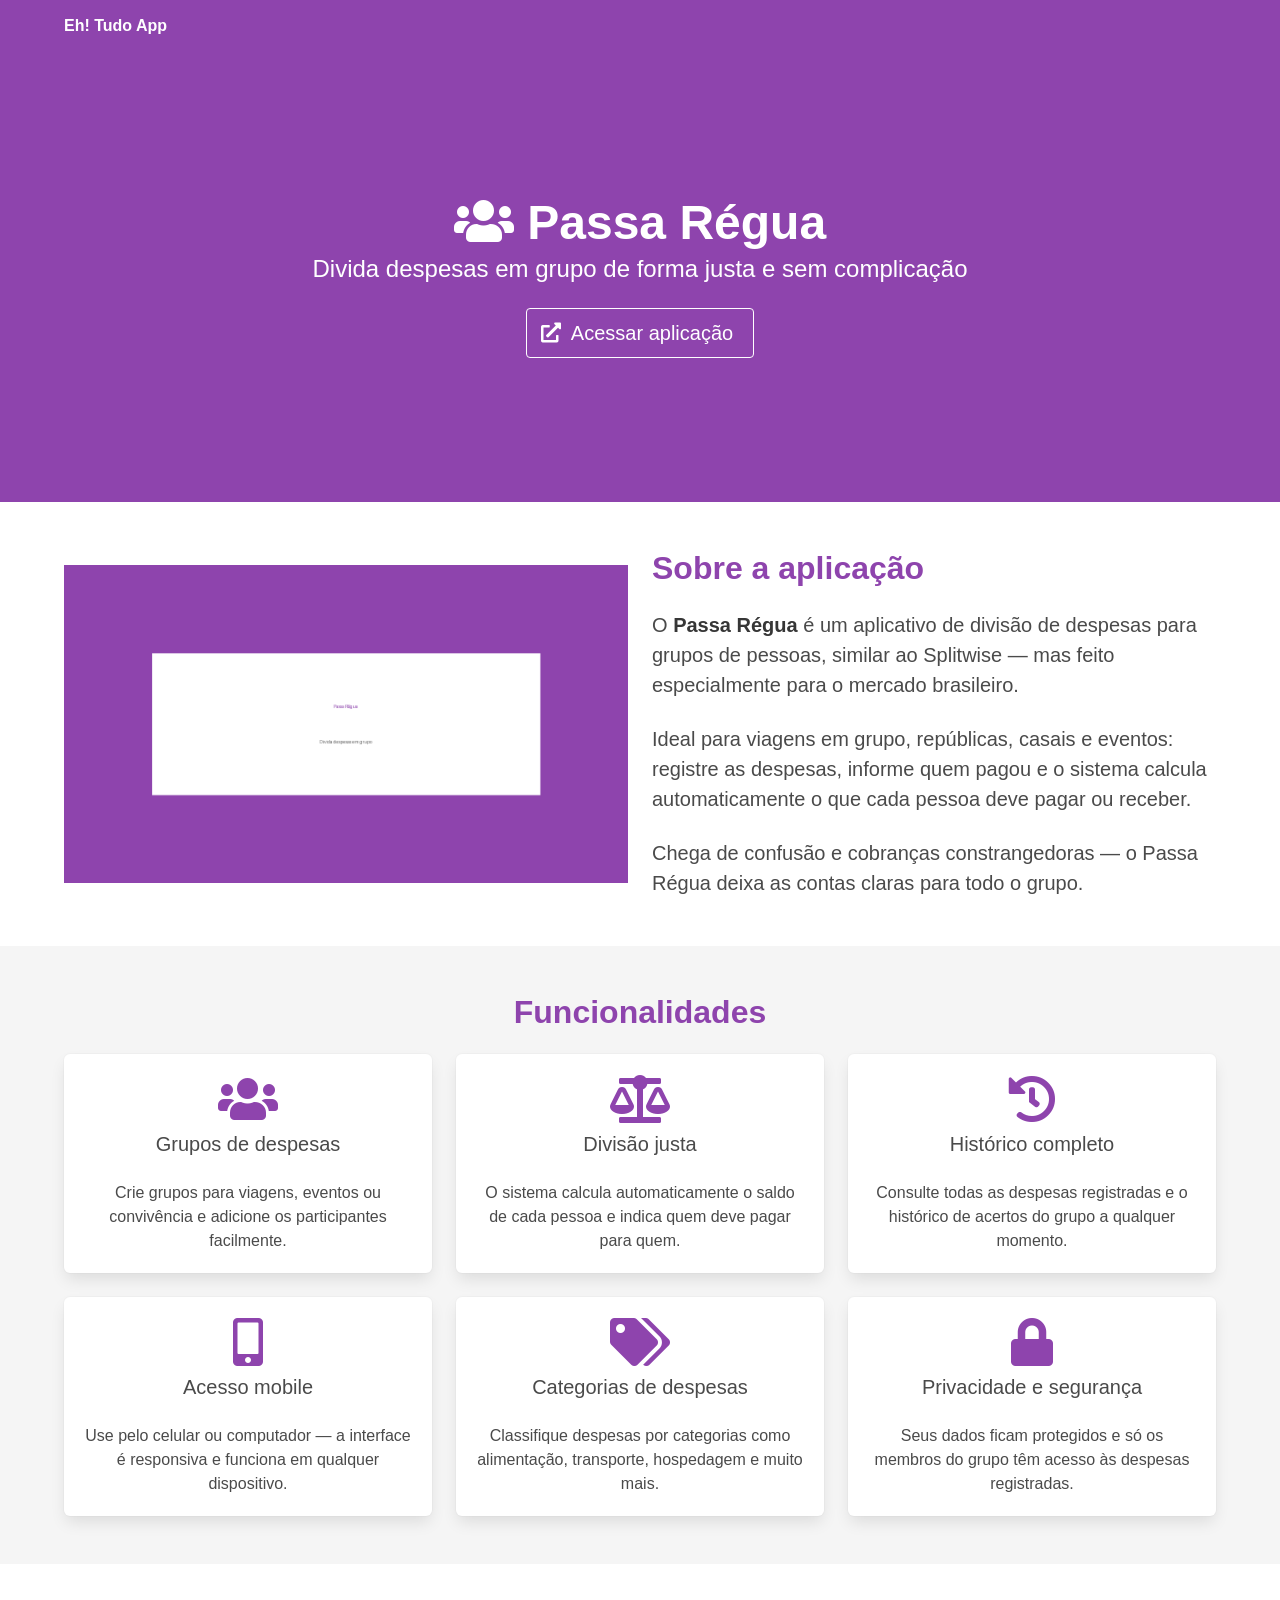
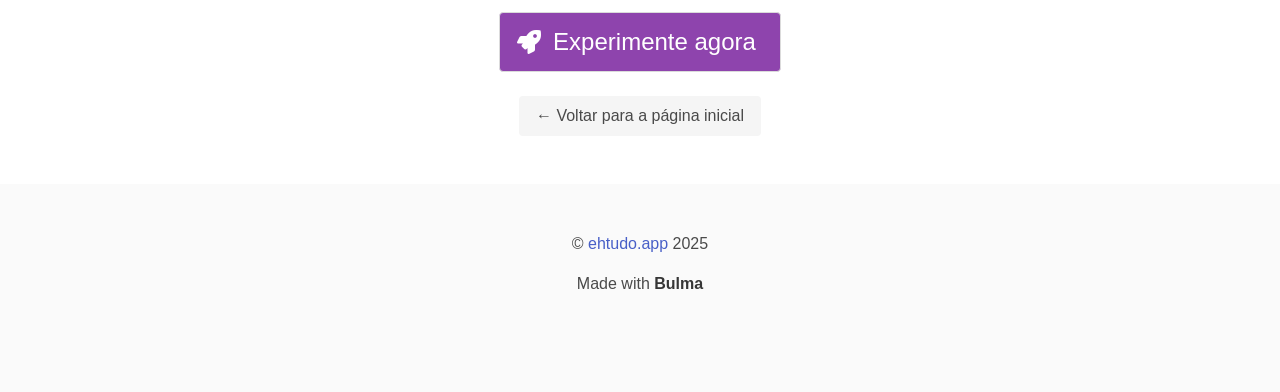
==== www/passaregua.html @ f51b0bd9 "Add Nossas Aplicações section with 4 app pages and screenshots Co-authored-by: edsonlcandido <386744" ====
<!DOCTYPE html>
<html lang="pt-BR">
    <head>
        <meta charset="utf-8">
        <meta name="viewport" content="width=device-width, initial-scale=1, shrink-to-fit=no">
        <meta name="description" content="Passa Régua - Divisão de despesas para grupos">
        <title>Passa Régua — Eh! Tudo App</title>
        <link rel="stylesheet" href="https://cdnjs.cloudflare.com/ajax/libs/font-awesome/5.15.4/css/all.min.css">
        <link href="css/bulma.min.css" rel="stylesheet">
        <link href="css/style.css" rel="stylesheet">
    </head>
<body>
    <section class="hero is-purple is-medium" style="background-color: #8e44ad;">
        <div class="hero-head">
            <nav class="navbar" style="background-color: transparent;">
                <div class="container">
                    <div class="navbar-brand">
                        <a class="navbar-item has-text-white" href="index.html">
                            <strong>Eh! Tudo App</strong>
                        </a>
                    </div>
                </div>
            </nav>
        </div>
        <div class="hero-body">
            <div class="container has-text-centered">
                <p class="title is-1 has-text-white">
                    <i class="fas fa-users"></i> Passa Régua
                </p>
                <p class="subtitle is-4 has-text-white">
                    Divida despesas em grupo de forma justa e sem complicação
                </p>
                <a href="https://passaregua.ehtudo.app/" target="_blank" class="button is-white is-outlined is-medium">
                    <span class="icon"><i class="fas fa-external-link-alt"></i></span>
                    <span>Acessar aplicação</span>
                </a>
            </div>
        </div>
    </section>

    <section class="section">
        <div class="container">
            <div class="columns is-vcentered">
                <div class="column is-6">
                    <figure class="image">
                        <img src="img/screenshot-passaregua.png" alt="Screenshot do Passa Régua">
                    </figure>
                </div>
                <div class="column is-6">
                    <h2 class="title is-3" style="color: #8e44ad;">Sobre a aplicação</h2>
                    <p class="content is-medium">
                        O <strong>Passa Régua</strong> é um aplicativo de divisão de despesas para grupos de pessoas, similar ao Splitwise — mas feito especialmente para o mercado brasileiro.
                    </p>
                    <p class="content is-medium">
                        Ideal para viagens em grupo, repúblicas, casais e eventos: registre as despesas, informe quem pagou e o sistema calcula automaticamente o que cada pessoa deve pagar ou receber.
                    </p>
                    <p class="content is-medium">
                        Chega de confusão e cobranças constrangedoras — o Passa Régua deixa as contas claras para todo o grupo.
                    </p>
                </div>
            </div>
        </div>
    </section>

    <section class="section has-background-light">
        <div class="container">
            <h2 class="title is-3 has-text-centered" style="color: #8e44ad;">Funcionalidades</h2>
            <div class="columns is-multiline">
                <div class="column is-4">
                    <div class="box has-text-centered">
                        <p class="title is-1" style="color: #8e44ad;"><i class="fas fa-users"></i></p>
                        <p class="subtitle is-5">Grupos de despesas</p>
                        <p>Crie grupos para viagens, eventos ou convivência e adicione os participantes facilmente.</p>
                    </div>
                </div>
                <div class="column is-4">
                    <div class="box has-text-centered">
                        <p class="title is-1" style="color: #8e44ad;"><i class="fas fa-balance-scale"></i></p>
                        <p class="subtitle is-5">Divisão justa</p>
                        <p>O sistema calcula automaticamente o saldo de cada pessoa e indica quem deve pagar para quem.</p>
                    </div>
                </div>
                <div class="column is-4">
                    <div class="box has-text-centered">
                        <p class="title is-1" style="color: #8e44ad;"><i class="fas fa-history"></i></p>
                        <p class="subtitle is-5">Histórico completo</p>
                        <p>Consulte todas as despesas registradas e o histórico de acertos do grupo a qualquer momento.</p>
                    </div>
                </div>
                <div class="column is-4">
                    <div class="box has-text-centered">
                        <p class="title is-1" style="color: #8e44ad;"><i class="fas fa-mobile-alt"></i></p>
                        <p class="subtitle is-5">Acesso mobile</p>
                        <p>Use pelo celular ou computador — a interface é responsiva e funciona em qualquer dispositivo.</p>
                    </div>
                </div>
                <div class="column is-4">
                    <div class="box has-text-centered">
                        <p class="title is-1" style="color: #8e44ad;"><i class="fas fa-tags"></i></p>
                        <p class="subtitle is-5">Categorias de despesas</p>
                        <p>Classifique despesas por categorias como alimentação, transporte, hospedagem e muito mais.</p>
                    </div>
                </div>
                <div class="column is-4">
                    <div class="box has-text-centered">
                        <p class="title is-1" style="color: #8e44ad;"><i class="fas fa-lock"></i></p>
                        <p class="subtitle is-5">Privacidade e segurança</p>
                        <p>Seus dados ficam protegidos e só os membros do grupo têm acesso às despesas registradas.</p>
                    </div>
                </div>
            </div>
        </div>
    </section>

    <section class="section">
        <div class="container has-text-centered">
            <a href="https://passaregua.ehtudo.app/" target="_blank" class="button is-large has-text-white" style="background-color: #8e44ad;">
                <span class="icon"><i class="fas fa-rocket"></i></span>
                <span>Experimente agora</span>
            </a>
            <br><br>
            <a href="index.html" class="button is-light">← Voltar para a página inicial</a>
        </div>
    </section>

    <footer class="footer">
        <div class="content has-text-centered">
            <p>
                © <a href="http://ehtudo.app">ehtudo.app</a> 2025
            </p>
            <p>
                Made with <strong>Bulma</strong>
            </p>
        </div>
    </footer>
</body>
</html>
---- www/css/style.css ----
section.masthead {
    position: relative;
    background-color: #343a40;
    background: linear-gradient(rgba(0,0,0,0.3), rgba(0,0,0,0.3)), url(../img/bg-cover.jpg) no-repeat center center;
    background-size: cover;
}
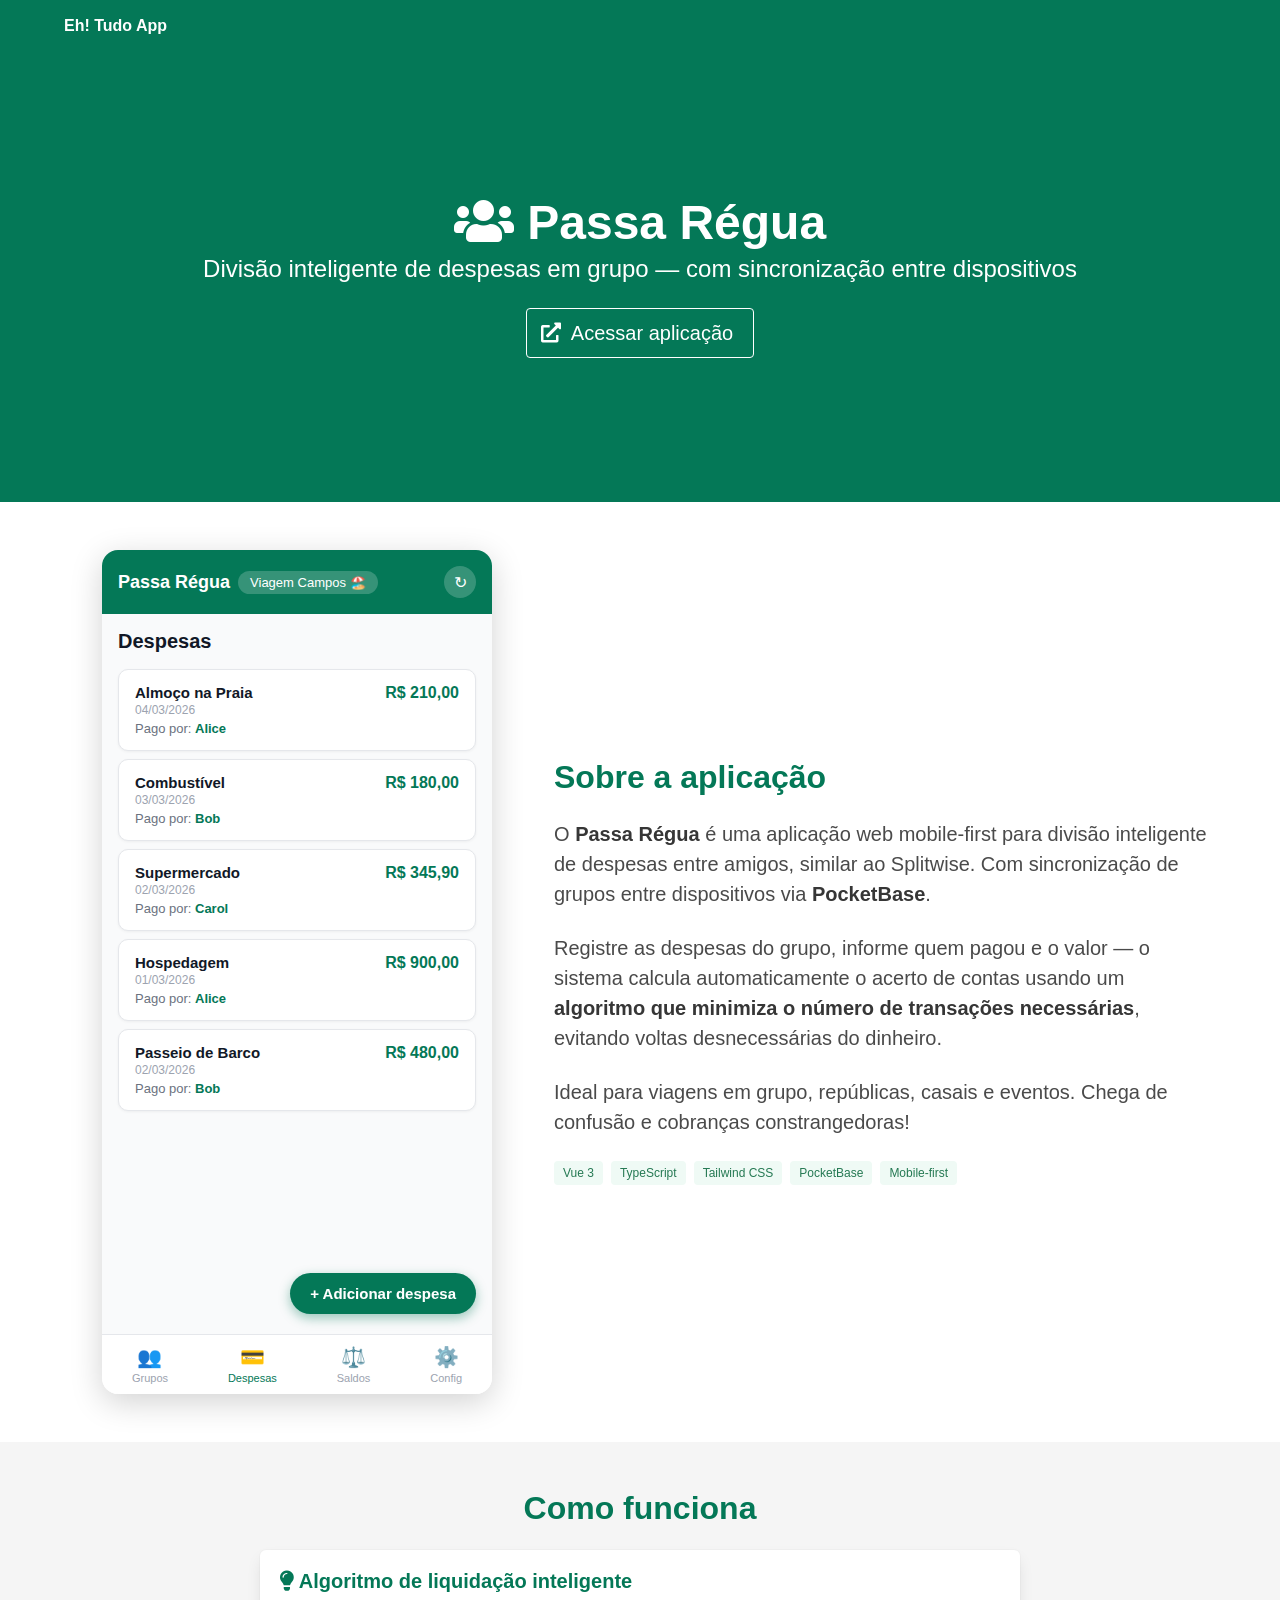
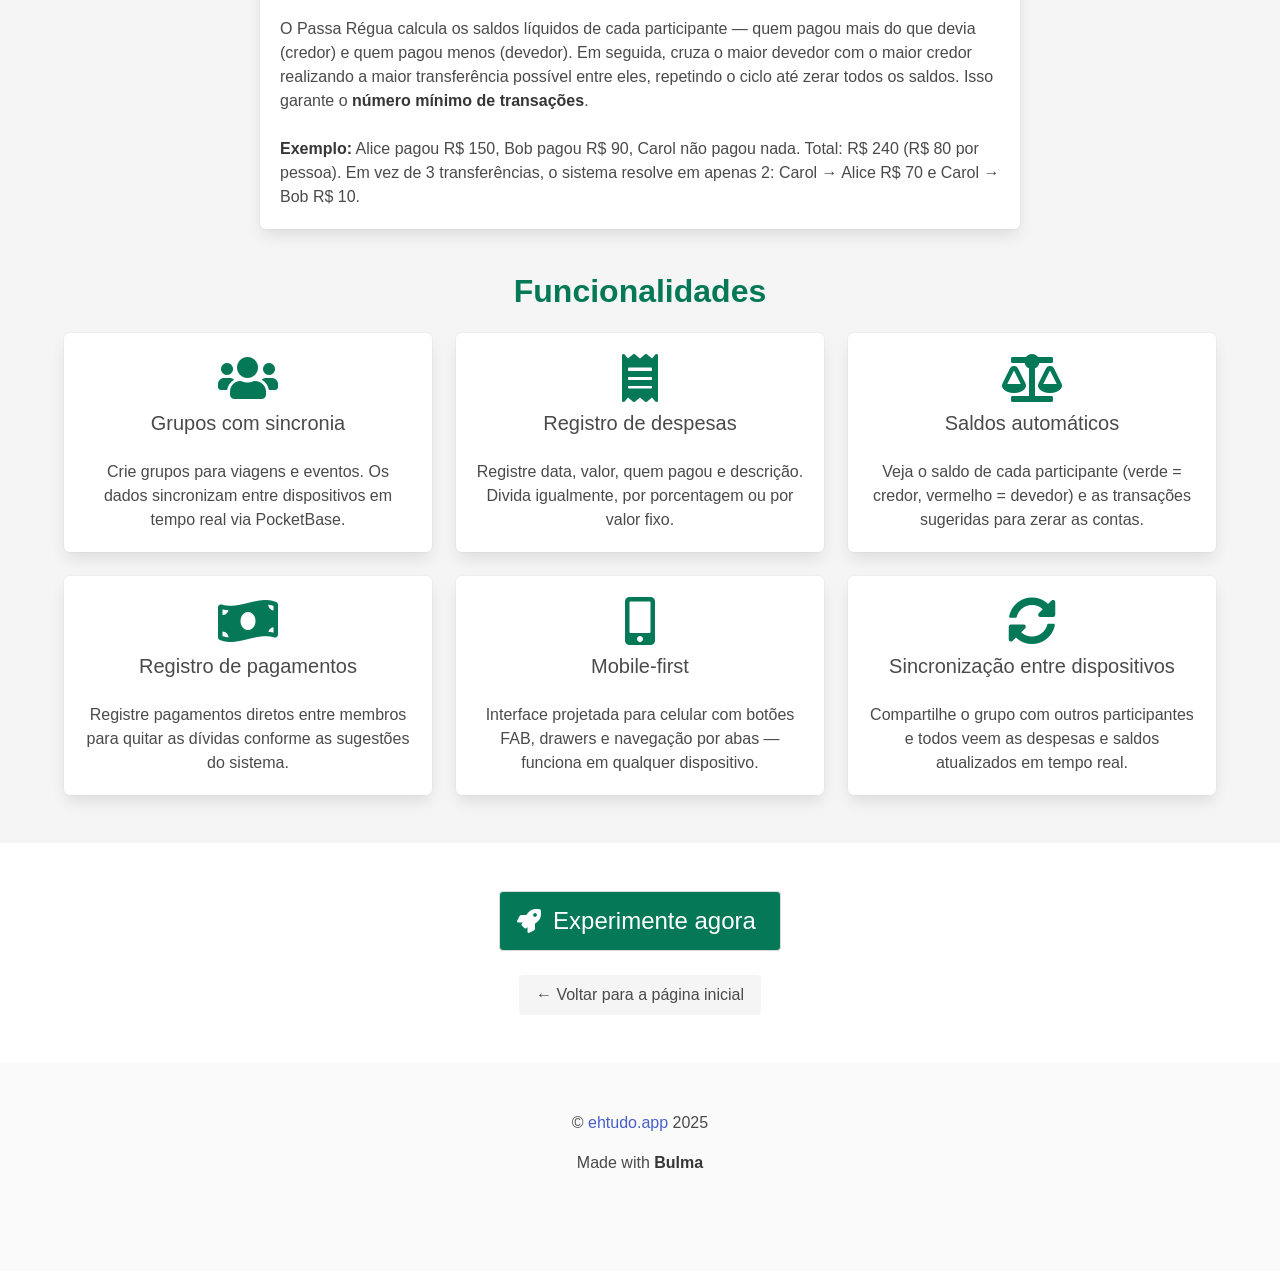
==== commit 75dd05a2: "Update screenshots and content with real app information from GitHub source Co-authored-by: edsonlca" ====
--- a/www/passaregua.html
+++ b/www/passaregua.html
@@ -3,14 +3,19 @@
     <head>
         <meta charset="utf-8">
         <meta name="viewport" content="width=device-width, initial-scale=1, shrink-to-fit=no">
-        <meta name="description" content="Passa Régua - Divisão de despesas para grupos">
+        <meta name="description" content="Passa Régua - Divisão inteligente de despesas em grupo, similar ao Splitwise">
         <title>Passa Régua — Eh! Tudo App</title>
         <link rel="stylesheet" href="https://cdnjs.cloudflare.com/ajax/libs/font-awesome/5.15.4/css/all.min.css">
         <link href="css/bulma.min.css" rel="stylesheet">
         <link href="css/style.css" rel="stylesheet">
+        <style>
+            .passaregua-color { color: #047857; }
+            .passaregua-bg { background-color: #047857; }
+            .hero-passaregua { background-color: #047857; }
+        </style>
     </head>
 <body>
-    <section class="hero is-purple is-medium" style="background-color: #8e44ad;">
+    <section class="hero is-medium hero-passaregua">
         <div class="hero-head">
             <nav class="navbar" style="background-color: transparent;">
                 <div class="container">
@@ -28,7 +33,7 @@
                     <i class="fas fa-users"></i> Passa Régua
                 </p>
                 <p class="subtitle is-4 has-text-white">
-                    Divida despesas em grupo de forma justa e sem complicação
+                    Divisão inteligente de despesas em grupo — com sincronização entre dispositivos
                 </p>
                 <a href="https://passaregua.ehtudo.app/" target="_blank" class="button is-white is-outlined is-medium">
                     <span class="icon"><i class="fas fa-external-link-alt"></i></span>
@@ -41,22 +46,29 @@
     <section class="section">
         <div class="container">
             <div class="columns is-vcentered">
-                <div class="column is-6">
-                    <figure class="image">
-                        <img src="img/screenshot-passaregua.png" alt="Screenshot do Passa Régua">
+                <div class="column is-5">
+                    <figure class="image" style="max-width:390px;margin:0 auto;">
+                        <img src="img/screenshot-passaregua.png" alt="Screenshot do Passa Régua" style="border-radius:16px;box-shadow:0 8px 32px rgba(0,0,0,0.18);">
                     </figure>
                 </div>
-                <div class="column is-6">
-                    <h2 class="title is-3" style="color: #8e44ad;">Sobre a aplicação</h2>
+                <div class="column is-7">
+                    <h2 class="title is-3 passaregua-color">Sobre a aplicação</h2>
                     <p class="content is-medium">
-                        O <strong>Passa Régua</strong> é um aplicativo de divisão de despesas para grupos de pessoas, similar ao Splitwise — mas feito especialmente para o mercado brasileiro.
+                        O <strong>Passa Régua</strong> é uma aplicação web mobile-first para divisão inteligente de despesas entre amigos, similar ao Splitwise. Com sincronização de grupos entre dispositivos via <strong>PocketBase</strong>.
                     </p>
                     <p class="content is-medium">
-                        Ideal para viagens em grupo, repúblicas, casais e eventos: registre as despesas, informe quem pagou e o sistema calcula automaticamente o que cada pessoa deve pagar ou receber.
+                        Registre as despesas do grupo, informe quem pagou e o valor — o sistema calcula automaticamente o acerto de contas usando um <strong>algoritmo que minimiza o número de transações necessárias</strong>, evitando voltas desnecessárias do dinheiro.
                     </p>
                     <p class="content is-medium">
-                        Chega de confusão e cobranças constrangedoras — o Passa Régua deixa as contas claras para todo o grupo.
+                        Ideal para viagens em grupo, repúblicas, casais e eventos. Chega de confusão e cobranças constrangedoras!
                     </p>
+                    <div class="tags">
+                        <span class="tag is-success is-light">Vue 3</span>
+                        <span class="tag is-success is-light">TypeScript</span>
+                        <span class="tag is-success is-light">Tailwind CSS</span>
+                        <span class="tag is-success is-light">PocketBase</span>
+                        <span class="tag is-success is-light">Mobile-first</span>
+                    </div>
                 </div>
             </div>
         </div>
@@ -64,48 +76,60 @@
 
     <section class="section has-background-light">
         <div class="container">
-            <h2 class="title is-3 has-text-centered" style="color: #8e44ad;">Funcionalidades</h2>
+            <h2 class="title is-3 has-text-centered passaregua-color">Como funciona</h2>
+            <div class="columns is-vcentered" style="margin-bottom:2rem;">
+                <div class="column is-8 is-offset-2">
+                    <div class="box">
+                        <p class="title is-5 passaregua-color"><i class="fas fa-lightbulb"></i> Algoritmo de liquidação inteligente</p>
+                        <p>O Passa Régua calcula os saldos líquidos de cada participante — quem pagou mais do que devia (credor) e quem pagou menos (devedor). Em seguida, cruza o maior devedor com o maior credor realizando a maior transferência possível entre eles, repetindo o ciclo até zerar todos os saldos. Isso garante o <strong>número mínimo de transações</strong>.</p>
+                        <br>
+                        <p><strong>Exemplo:</strong> Alice pagou R$&nbsp;150, Bob pagou R$&nbsp;90, Carol não pagou nada. Total: R$&nbsp;240 (R$&nbsp;80 por pessoa). Em vez de 3 transferências, o sistema resolve em apenas 2: Carol → Alice R$&nbsp;70 e Carol → Bob R$&nbsp;10.</p>
+                    </div>
+                </div>
+            </div>
+
+            <h2 class="title is-3 has-text-centered passaregua-color">Funcionalidades</h2>
             <div class="columns is-multiline">
                 <div class="column is-4">
                     <div class="box has-text-centered">
-                        <p class="title is-1" style="color: #8e44ad;"><i class="fas fa-users"></i></p>
-                        <p class="subtitle is-5">Grupos de despesas</p>
-                        <p>Crie grupos para viagens, eventos ou convivência e adicione os participantes facilmente.</p>
+                        <p class="title is-1 passaregua-color"><i class="fas fa-users"></i></p>
+                        <p class="subtitle is-5">Grupos com sincronia</p>
+                        <p>Crie grupos para viagens e eventos. Os dados sincronizam entre dispositivos em tempo real via PocketBase.</p>
                     </div>
                 </div>
                 <div class="column is-4">
                     <div class="box has-text-centered">
-                        <p class="title is-1" style="color: #8e44ad;"><i class="fas fa-balance-scale"></i></p>
-                        <p class="subtitle is-5">Divisão justa</p>
-                        <p>O sistema calcula automaticamente o saldo de cada pessoa e indica quem deve pagar para quem.</p>
+                        <p class="title is-1 passaregua-color"><i class="fas fa-receipt"></i></p>
+                        <p class="subtitle is-5">Registro de despesas</p>
+                        <p>Registre data, valor, quem pagou e descrição. Divida igualmente, por porcentagem ou por valor fixo.</p>
                     </div>
                 </div>
                 <div class="column is-4">
                     <div class="box has-text-centered">
-                        <p class="title is-1" style="color: #8e44ad;"><i class="fas fa-history"></i></p>
-                        <p class="subtitle is-5">Histórico completo</p>
-                        <p>Consulte todas as despesas registradas e o histórico de acertos do grupo a qualquer momento.</p>
+                        <p class="title is-1 passaregua-color"><i class="fas fa-balance-scale"></i></p>
+                        <p class="subtitle is-5">Saldos automáticos</p>
+                        <p>Veja o saldo de cada participante (verde = credor, vermelho = devedor) e as transações sugeridas para zerar as contas.</p>
                     </div>
                 </div>
                 <div class="column is-4">
                     <div class="box has-text-centered">
-                        <p class="title is-1" style="color: #8e44ad;"><i class="fas fa-mobile-alt"></i></p>
-                        <p class="subtitle is-5">Acesso mobile</p>
-                        <p>Use pelo celular ou computador — a interface é responsiva e funciona em qualquer dispositivo.</p>
+                        <p class="title is-1 passaregua-color"><i class="fas fa-money-bill-wave"></i></p>
+                        <p class="subtitle is-5">Registro de pagamentos</p>
+                        <p>Registre pagamentos diretos entre membros para quitar as dívidas conforme as sugestões do sistema.</p>
                     </div>
                 </div>
                 <div class="column is-4">
                     <div class="box has-text-centered">
-                        <p class="title is-1" style="color: #8e44ad;"><i class="fas fa-tags"></i></p>
-                        <p class="subtitle is-5">Categorias de despesas</p>
-                        <p>Classifique despesas por categorias como alimentação, transporte, hospedagem e muito mais.</p>
+                        <p class="title is-1 passaregua-color"><i class="fas fa-mobile-alt"></i></p>
+                        <p class="subtitle is-5">Mobile-first</p>
+                        <p>Interface projetada para celular com botões FAB, drawers e navegação por abas — funciona em qualquer dispositivo.</p>
                     </div>
                 </div>
                 <div class="column is-4">
                     <div class="box has-text-centered">
-                        <p class="title is-1" style="color: #8e44ad;"><i class="fas fa-lock"></i></p>
-                        <p class="subtitle is-5">Privacidade e segurança</p>
-                        <p>Seus dados ficam protegidos e só os membros do grupo têm acesso às despesas registradas.</p>
+                        <p class="title is-1 passaregua-color"><i class="fas fa-sync-alt"></i></p>
+                        <p class="subtitle is-5">Sincronização entre dispositivos</p>
+                        <p>Compartilhe o grupo com outros participantes e todos veem as despesas e saldos atualizados em tempo real.</p>
                     </div>
                 </div>
             </div>
@@ -114,7 +138,7 @@
 
     <section class="section">
         <div class="container has-text-centered">
-            <a href="https://passaregua.ehtudo.app/" target="_blank" class="button is-large has-text-white" style="background-color: #8e44ad;">
+            <a href="https://passaregua.ehtudo.app/" target="_blank" class="button is-large has-text-white passaregua-bg">
                 <span class="icon"><i class="fas fa-rocket"></i></span>
                 <span>Experimente agora</span>
             </a>
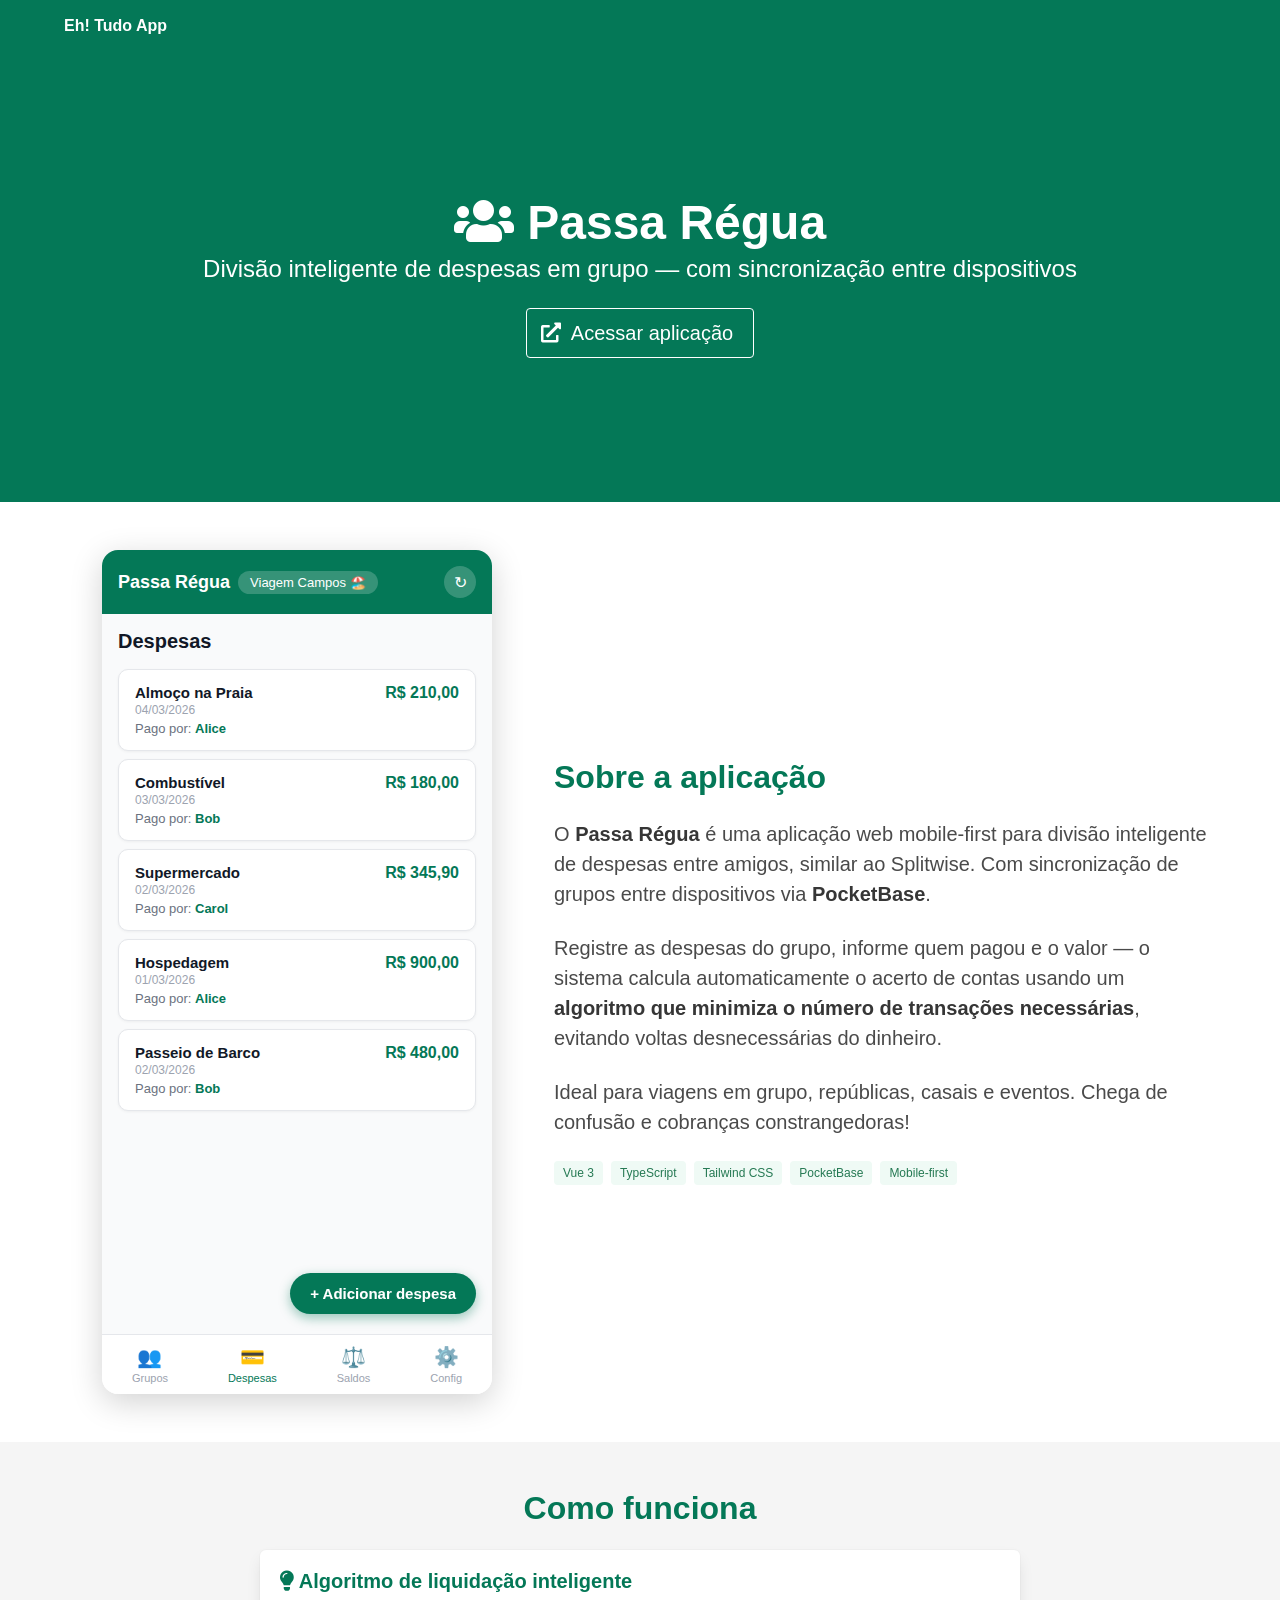
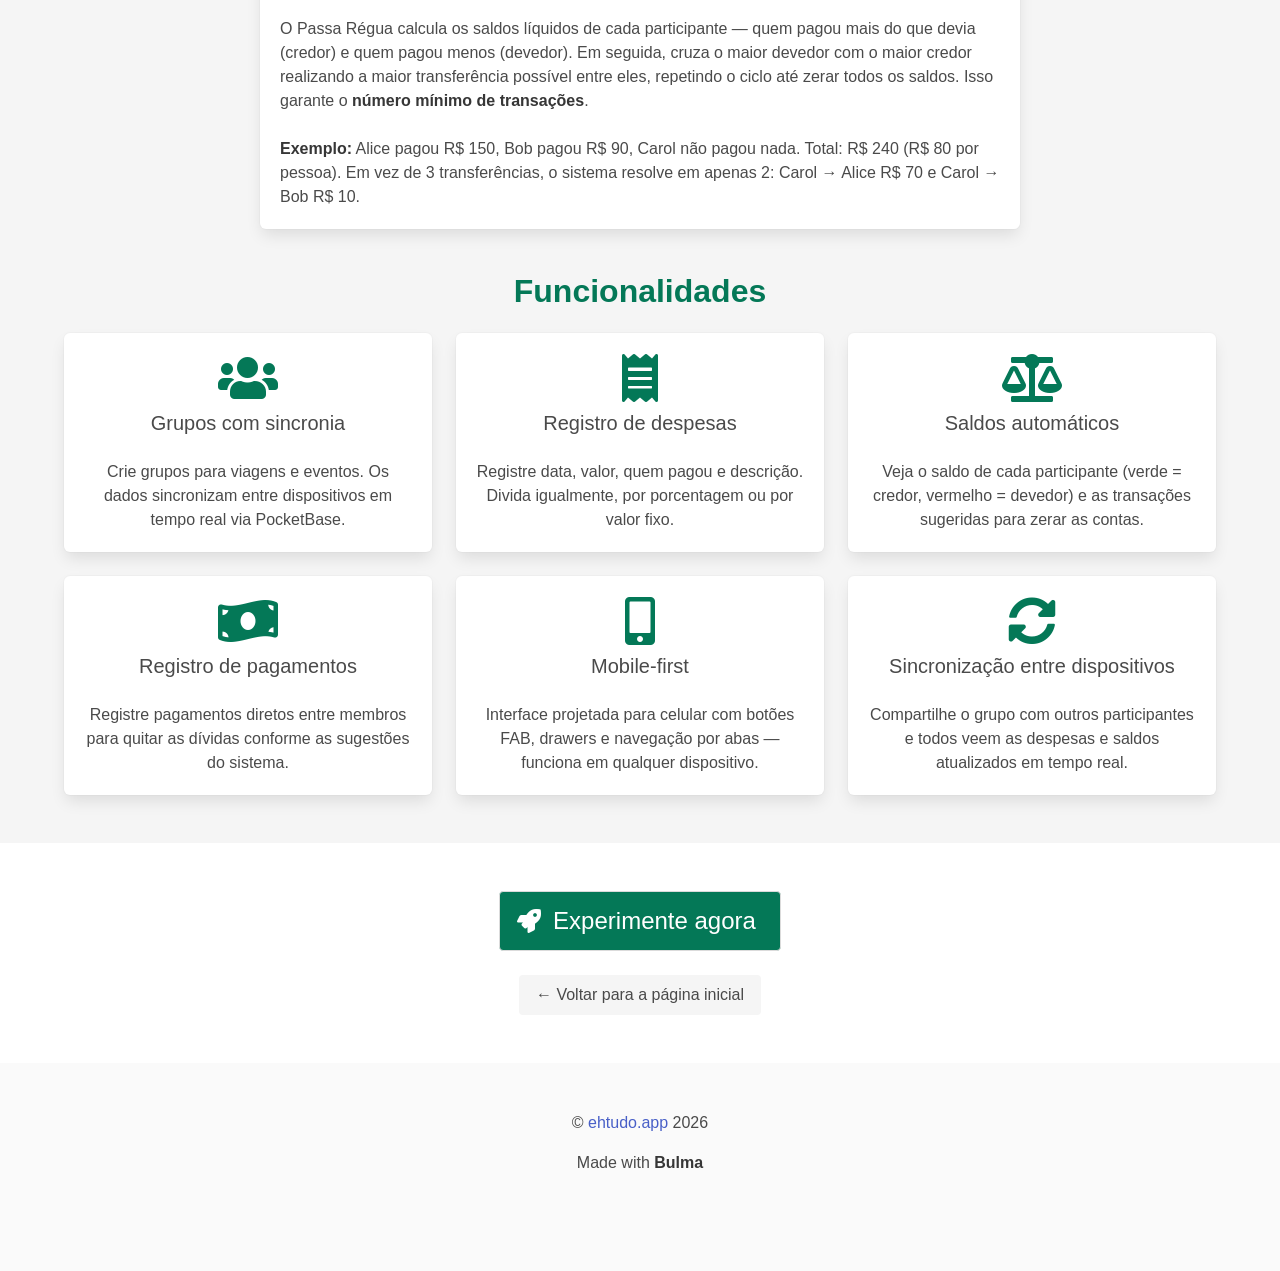
==== commit 8a4ad5ff: "Fix footer year from 2025 to 2026 across all pages Co-authored-by: edsonlcandido <38674440+edsonlcan" ====
--- a/www/passaregua.html
+++ b/www/passaregua.html
@@ -150,7 +150,7 @@
     <footer class="footer">
         <div class="content has-text-centered">
             <p>
-                © <a href="http://ehtudo.app">ehtudo.app</a> 2025
+                © <a href="http://ehtudo.app">ehtudo.app</a> 2026
             </p>
             <p>
                 Made with <strong>Bulma</strong>
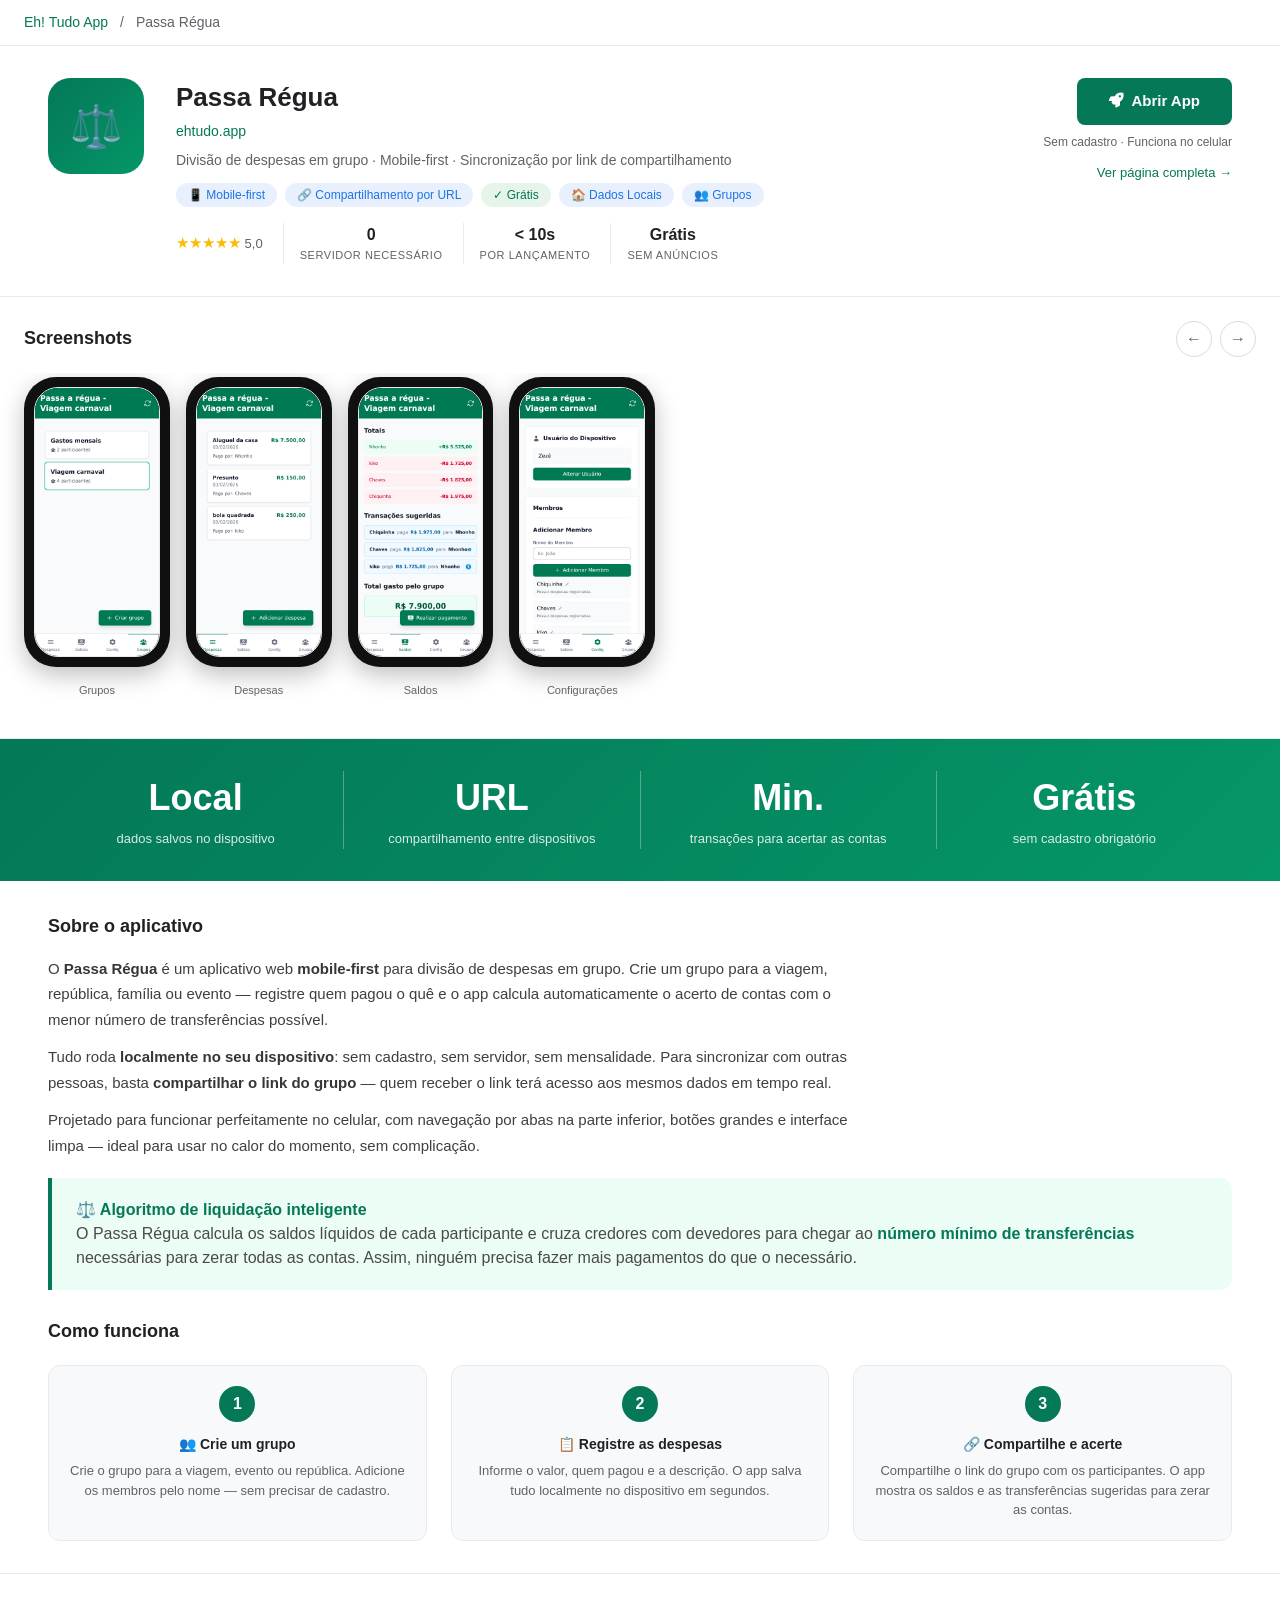
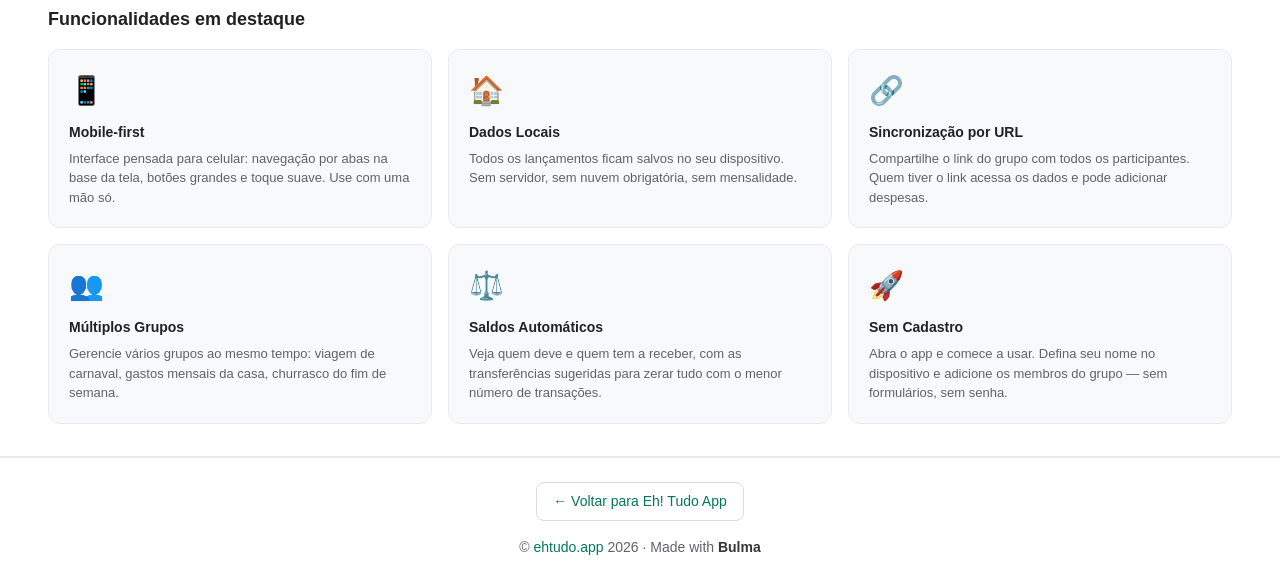
==== commit c3e684a5: "Rebuild passaregua.html: Google Play layout, mobile-first, local data + URL sync, real screenshots C" ====
--- a/www/passaregua.html
+++ b/www/passaregua.html
@@ -3,159 +3,296 @@
     <head>
         <meta charset="utf-8">
         <meta name="viewport" content="width=device-width, initial-scale=1, shrink-to-fit=no">
-        <meta name="description" content="Passa Régua - Divisão inteligente de despesas em grupo, similar ao Splitwise">
+        <meta name="description" content="Passa Régua — Divida despesas em grupo. Mobile-first, lançamentos locais e sincronização entre dispositivos por link de compartilhamento.">
         <title>Passa Régua — Eh! Tudo App</title>
         <link rel="stylesheet" href="https://cdnjs.cloudflare.com/ajax/libs/font-awesome/5.15.4/css/all.min.css">
         <link href="css/bulma.min.css" rel="stylesheet">
         <link href="css/style.css" rel="stylesheet">
         <style>
-            .passaregua-color { color: #047857; }
-            .passaregua-bg { background-color: #047857; }
-            .hero-passaregua { background-color: #047857; }
+            /* ---- Google Play-style layout ---- */
+            body { background: #f8f9fa; font-family: -apple-system, BlinkMacSystemFont, 'Segoe UI', sans-serif; }
+
+            /* Top nav breadcrumb */
+            .gp-topnav { background: #fff; border-bottom: 1px solid #e8eaed; padding: 12px 24px; display: flex; align-items: center; gap: 8px; font-size: 14px; color: #5f6368; }
+            .gp-topnav a { color: #047857; text-decoration: none; font-weight: 500; }
+            .gp-topnav a:hover { text-decoration: underline; }
+            .gp-topnav .sep { margin: 0 4px; }
+
+            /* Hero / App info row */
+            .gp-hero { background: #fff; padding: 32px 48px; display: flex; gap: 32px; align-items: flex-start; border-bottom: 1px solid #e8eaed; }
+            .gp-icon { width: 96px; height: 96px; border-radius: 22px; flex-shrink: 0; background: linear-gradient(135deg, #047857, #059669); display: flex; align-items: center; justify-content: center; font-size: 42px; color: white; }
+            .gp-info { flex: 1; }
+            .gp-appname { font-size: 26px; font-weight: 700; color: #202124; margin: 0 0 4px; }
+            .gp-developer { font-size: 14px; color: #047857; font-weight: 500; margin-bottom: 8px; }
+            .gp-tagline { font-size: 14px; color: #5f6368; margin-bottom: 12px; }
+            .gp-badges { display: flex; gap: 8px; flex-wrap: wrap; margin-bottom: 16px; }
+            .gp-badge { background: #e8f0fe; color: #1a73e8; border-radius: 20px; padding: 3px 12px; font-size: 12px; font-weight: 500; }
+            .gp-badge.green { background: #e6f4ea; color: #047857; }
+            .gp-rating-row { display: flex; align-items: center; gap: 20px; font-size: 13px; color: #5f6368; }
+            .gp-stars { color: #fbbc04; font-size: 15px; }
+            .gp-meta-item { display: flex; flex-direction: column; align-items: center; border-left: 1px solid #e8eaed; padding-left: 16px; }
+            .gp-meta-val { font-weight: 700; font-size: 16px; color: #202124; }
+            .gp-meta-lbl { font-size: 11px; text-transform: uppercase; letter-spacing: .05em; }
+            .gp-cta { display: flex; flex-direction: column; align-items: flex-end; gap: 8px; min-width: 200px; }
+            .gp-btn-install { background: #047857; color: white; border: none; border-radius: 8px; padding: 12px 32px; font-size: 15px; font-weight: 600; cursor: pointer; text-decoration: none; display: inline-block; text-align: center; }
+            .gp-btn-install:hover { background: #065f46; color: white; }
+            .gp-free-label { font-size: 12px; color: #5f6368; }
+
+            /* Screenshot carousel */
+            .gp-carousel-section { background: #fff; padding: 24px 0; border-bottom: 1px solid #e8eaed; position: relative; }
+            .gp-carousel-header { padding: 0 24px; display: flex; align-items: center; justify-content: space-between; margin-bottom: 16px; }
+            .gp-carousel-title { font-size: 18px; font-weight: 600; color: #202124; }
+            .gp-carousel-nav { display: flex; gap: 8px; }
+            .gp-carousel-btn { width: 36px; height: 36px; border-radius: 50%; border: 1px solid #dadce0; background: #fff; cursor: pointer; display: flex; align-items: center; justify-content: center; color: #5f6368; font-size: 16px; transition: background .15s, box-shadow .15s; }
+            .gp-carousel-btn:hover { background: #f1f3f4; box-shadow: 0 2px 6px rgba(0,0,0,0.12); color: #202124; }
+            .gp-carousel { display: flex; gap: 16px; overflow-x: auto; padding: 4px 24px 16px; scroll-snap-type: x mandatory; scroll-behavior: smooth; -webkit-overflow-scrolling: touch; }
+            .gp-carousel::-webkit-scrollbar { height: 6px; }
+            .gp-carousel::-webkit-scrollbar-track { background: #f1f3f4; border-radius: 3px; }
+            .gp-carousel::-webkit-scrollbar-thumb { background: #bdc1c6; border-radius: 3px; }
+            .gp-carousel::-webkit-scrollbar-thumb:hover { background: #80868b; }
+            .gp-screenshot-wrap { flex-shrink: 0; scroll-snap-align: start; }
+            .gp-screenshot-wrap img { border-radius: 12px; border: 1px solid #e8eaed; display: block; box-shadow: 0 2px 8px rgba(0,0,0,0.10); }
+            .gp-screenshot-wrap .caption { font-size: 11px; color: #5f6368; text-align: center; margin-top: 8px; }
+            /* Mobile phone frame */
+            .phone-frame { background: #111; border-radius: 32px; padding: 10px; display: inline-block; box-shadow: 0 8px 24px rgba(0,0,0,0.25); }
+            .phone-frame img { border-radius: 24px; display: block; }
+
+            /* About section */
+            .gp-about { background: #fff; padding: 32px 48px; border-bottom: 1px solid #e8eaed; }
+            .gp-section-title { font-size: 18px; font-weight: 600; color: #202124; margin-bottom: 16px; }
+            .gp-description { font-size: 15px; color: #3c4043; line-height: 1.7; max-width: 800px; }
+            .gp-description p { margin-bottom: 12px; }
+            .gp-how-works { display: flex; gap: 24px; margin-top: 20px; }
+            .gp-step { flex: 1; background: #f8f9fa; border-radius: 12px; padding: 20px; text-align: center; border: 1px solid #e8eaed; }
+            .gp-step-num { width: 36px; height: 36px; background: #047857; color: white; border-radius: 50%; display: flex; align-items: center; justify-content: center; font-weight: 700; font-size: 16px; margin: 0 auto 12px; }
+            .gp-step-title { font-weight: 600; color: #202124; margin-bottom: 6px; font-size: 14px; }
+            .gp-step-desc { font-size: 13px; color: #5f6368; }
+
+            /* Metrics bar */
+            .gp-metrics { background: linear-gradient(135deg, #047857, #059669); padding: 32px 48px; display: flex; gap: 0; }
+            .gp-metric { flex: 1; text-align: center; color: white; padding: 0 16px; }
+            .gp-metric + .gp-metric { border-left: 1px solid rgba(255,255,255,0.3); }
+            .gp-metric-val { font-size: 36px; font-weight: 800; margin-bottom: 4px; }
+            .gp-metric-lbl { font-size: 13px; opacity: 0.85; }
+
+            /* Features grid */
+            .gp-features { background: #fff; padding: 32px 48px; border-bottom: 1px solid #e8eaed; }
+            .gp-feature-grid { display: grid; grid-template-columns: repeat(3, 1fr); gap: 16px; }
+            .gp-feature-card { background: #f8f9fa; border-radius: 12px; padding: 20px; border: 1px solid #e8eaed; }
+            .gp-feature-icon { font-size: 28px; margin-bottom: 10px; }
+            .gp-feature-title { font-size: 14px; font-weight: 600; color: #202124; margin-bottom: 6px; }
+            .gp-feature-desc { font-size: 13px; color: #5f6368; line-height: 1.5; }
+
+            /* Footer */
+            .gp-footer { background: #fff; padding: 24px 48px; text-align: center; color: #5f6368; font-size: 14px; border-top: 1px solid #e8eaed; }
+            .gp-footer a { color: #047857; text-decoration: none; }
+            .gp-back-btn { display: inline-flex; align-items: center; gap: 8px; color: #5f6368; text-decoration: none; padding: 8px 16px; border: 1px solid #dadce0; border-radius: 8px; font-size: 14px; margin-bottom: 16px; }
+            .gp-back-btn:hover { background: #f8f9fa; color: #202124; }
+
+            /* Algorithm callout */
+            .algo-callout { background: #ecfdf5; border-left: 4px solid #047857; border-radius: 0 12px 12px 0; padding: 20px 24px; margin-top: 20px; }
+            .algo-callout strong { color: #047857; }
+
+            /* Responsive */
+            @media (max-width: 900px) {
+                .gp-hero { flex-direction: column; padding: 24px; }
+                .gp-cta { align-items: flex-start; }
+                .gp-carousel-section { padding: 20px 0; }
+                .gp-carousel-header { padding: 0 16px; }
+                .gp-carousel { padding: 4px 16px 16px; }
+                .gp-about, .gp-features { padding: 20px 16px; }
+                .gp-how-works { flex-direction: column; }
+                .gp-feature-grid { grid-template-columns: 1fr 1fr; }
+                .gp-metrics { flex-direction: column; gap: 16px; padding: 24px 16px; }
+                .gp-metric + .gp-metric { border-left: none; border-top: 1px solid rgba(255,255,255,0.3); padding-top: 16px; }
+            }
         </style>
     </head>
-<body>
-    <section class="hero is-medium hero-passaregua">
-        <div class="hero-head">
-            <nav class="navbar" style="background-color: transparent;">
-                <div class="container">
-                    <div class="navbar-brand">
-                        <a class="navbar-item has-text-white" href="index.html">
-                            <strong>Eh! Tudo App</strong>
-                        </a>
-                    </div>
-                </div>
-            </nav>
-        </div>
-        <div class="hero-body">
-            <div class="container has-text-centered">
-                <p class="title is-1 has-text-white">
-                    <i class="fas fa-users"></i> Passa Régua
-                </p>
-                <p class="subtitle is-4 has-text-white">
-                    Divisão inteligente de despesas em grupo — com sincronização entre dispositivos
-                </p>
-                <a href="https://passaregua.ehtudo.app/" target="_blank" class="button is-white is-outlined is-medium">
-                    <span class="icon"><i class="fas fa-external-link-alt"></i></span>
-                    <span>Acessar aplicação</span>
-                </a>
-            </div>
-        </div>
-    </section>
-
-    <section class="section">
-        <div class="container">
-            <div class="columns is-vcentered">
-                <div class="column is-5">
-                    <figure class="image" style="max-width:390px;margin:0 auto;">
-                        <img src="img/screenshot-passaregua.png" alt="Screenshot do Passa Régua" style="border-radius:16px;box-shadow:0 8px 32px rgba(0,0,0,0.18);">
-                    </figure>
-                </div>
-                <div class="column is-7">
-                    <h2 class="title is-3 passaregua-color">Sobre a aplicação</h2>
-                    <p class="content is-medium">
-                        O <strong>Passa Régua</strong> é uma aplicação web mobile-first para divisão inteligente de despesas entre amigos, similar ao Splitwise. Com sincronização de grupos entre dispositivos via <strong>PocketBase</strong>.
-                    </p>
-                    <p class="content is-medium">
-                        Registre as despesas do grupo, informe quem pagou e o valor — o sistema calcula automaticamente o acerto de contas usando um <strong>algoritmo que minimiza o número de transações necessárias</strong>, evitando voltas desnecessárias do dinheiro.
-                    </p>
-                    <p class="content is-medium">
-                        Ideal para viagens em grupo, repúblicas, casais e eventos. Chega de confusão e cobranças constrangedoras!
-                    </p>
-                    <div class="tags">
-                        <span class="tag is-success is-light">Vue 3</span>
-                        <span class="tag is-success is-light">TypeScript</span>
-                        <span class="tag is-success is-light">Tailwind CSS</span>
-                        <span class="tag is-success is-light">PocketBase</span>
-                        <span class="tag is-success is-light">Mobile-first</span>
-                    </div>
-                </div>
-            </div>
-        </div>
-    </section>
-
-    <section class="section has-background-light">
-        <div class="container">
-            <h2 class="title is-3 has-text-centered passaregua-color">Como funciona</h2>
-            <div class="columns is-vcentered" style="margin-bottom:2rem;">
-                <div class="column is-8 is-offset-2">
-                    <div class="box">
-                        <p class="title is-5 passaregua-color"><i class="fas fa-lightbulb"></i> Algoritmo de liquidação inteligente</p>
-                        <p>O Passa Régua calcula os saldos líquidos de cada participante — quem pagou mais do que devia (credor) e quem pagou menos (devedor). Em seguida, cruza o maior devedor com o maior credor realizando a maior transferência possível entre eles, repetindo o ciclo até zerar todos os saldos. Isso garante o <strong>número mínimo de transações</strong>.</p>
-                        <br>
-                        <p><strong>Exemplo:</strong> Alice pagou R$&nbsp;150, Bob pagou R$&nbsp;90, Carol não pagou nada. Total: R$&nbsp;240 (R$&nbsp;80 por pessoa). Em vez de 3 transferências, o sistema resolve em apenas 2: Carol → Alice R$&nbsp;70 e Carol → Bob R$&nbsp;10.</p>
-                    </div>
-                </div>
-            </div>
-
-            <h2 class="title is-3 has-text-centered passaregua-color">Funcionalidades</h2>
-            <div class="columns is-multiline">
-                <div class="column is-4">
-                    <div class="box has-text-centered">
-                        <p class="title is-1 passaregua-color"><i class="fas fa-users"></i></p>
-                        <p class="subtitle is-5">Grupos com sincronia</p>
-                        <p>Crie grupos para viagens e eventos. Os dados sincronizam entre dispositivos em tempo real via PocketBase.</p>
-                    </div>
-                </div>
-                <div class="column is-4">
-                    <div class="box has-text-centered">
-                        <p class="title is-1 passaregua-color"><i class="fas fa-receipt"></i></p>
-                        <p class="subtitle is-5">Registro de despesas</p>
-                        <p>Registre data, valor, quem pagou e descrição. Divida igualmente, por porcentagem ou por valor fixo.</p>
-                    </div>
-                </div>
-                <div class="column is-4">
-                    <div class="box has-text-centered">
-                        <p class="title is-1 passaregua-color"><i class="fas fa-balance-scale"></i></p>
-                        <p class="subtitle is-5">Saldos automáticos</p>
-                        <p>Veja o saldo de cada participante (verde = credor, vermelho = devedor) e as transações sugeridas para zerar as contas.</p>
-                    </div>
-                </div>
-                <div class="column is-4">
-                    <div class="box has-text-centered">
-                        <p class="title is-1 passaregua-color"><i class="fas fa-money-bill-wave"></i></p>
-                        <p class="subtitle is-5">Registro de pagamentos</p>
-                        <p>Registre pagamentos diretos entre membros para quitar as dívidas conforme as sugestões do sistema.</p>
-                    </div>
-                </div>
-                <div class="column is-4">
-                    <div class="box has-text-centered">
-                        <p class="title is-1 passaregua-color"><i class="fas fa-mobile-alt"></i></p>
-                        <p class="subtitle is-5">Mobile-first</p>
-                        <p>Interface projetada para celular com botões FAB, drawers e navegação por abas — funciona em qualquer dispositivo.</p>
-                    </div>
-                </div>
-                <div class="column is-4">
-                    <div class="box has-text-centered">
-                        <p class="title is-1 passaregua-color"><i class="fas fa-sync-alt"></i></p>
-                        <p class="subtitle is-5">Sincronização entre dispositivos</p>
-                        <p>Compartilhe o grupo com outros participantes e todos veem as despesas e saldos atualizados em tempo real.</p>
-                    </div>
-                </div>
-            </div>
-        </div>
-    </section>
-
-    <section class="section">
-        <div class="container has-text-centered">
-            <a href="https://passaregua.ehtudo.app/" target="_blank" class="button is-large has-text-white passaregua-bg">
-                <span class="icon"><i class="fas fa-rocket"></i></span>
-                <span>Experimente agora</span>
+    <body>
+
+    <!-- Breadcrumb nav -->
+    <div class="gp-topnav">
+        <a href="index.html">Eh! Tudo App</a>
+        <span class="sep">/</span>
+        <span>Passa Régua</span>
+    </div>
+
+    <!-- Hero -->
+    <div class="gp-hero">
+        <div class="gp-icon">⚖️</div>
+        <div class="gp-info">
+            <h1 class="gp-appname">Passa Régua</h1>
+            <div class="gp-developer">ehtudo.app</div>
+            <div class="gp-tagline">Divisão de despesas em grupo · Mobile-first · Sincronização por link de compartilhamento</div>
+            <div class="gp-badges">
+                <span class="gp-badge">📱 Mobile-first</span>
+                <span class="gp-badge">🔗 Compartilhamento por URL</span>
+                <span class="gp-badge green">✓ Grátis</span>
+                <span class="gp-badge">🏠 Dados Locais</span>
+                <span class="gp-badge">👥 Grupos</span>
+            </div>
+            <div class="gp-rating-row">
+                <span><span class="gp-stars">★★★★★</span> 5,0</span>
+                <div class="gp-meta-item">
+                    <span class="gp-meta-val">0</span>
+                    <span class="gp-meta-lbl">servidor necessário</span>
+                </div>
+                <div class="gp-meta-item">
+                    <span class="gp-meta-val">&lt; 10s</span>
+                    <span class="gp-meta-lbl">por lançamento</span>
+                </div>
+                <div class="gp-meta-item">
+                    <span class="gp-meta-val">Grátis</span>
+                    <span class="gp-meta-lbl">sem anúncios</span>
+                </div>
+            </div>
+        </div>
+        <div class="gp-cta">
+            <a href="https://passaregua.ehtudo.app/" target="_blank" class="gp-btn-install">
+                <i class="fas fa-rocket"></i>&nbsp; Abrir App
             </a>
-            <br><br>
-            <a href="index.html" class="button is-light">← Voltar para a página inicial</a>
-        </div>
-    </section>
-
-    <footer class="footer">
-        <div class="content has-text-centered">
-            <p>
-                © <a href="http://ehtudo.app">ehtudo.app</a> 2026
-            </p>
-            <p>
-                Made with <strong>Bulma</strong>
-            </p>
-        </div>
-    </footer>
-</body>
+            <span class="gp-free-label">Sem cadastro · Funciona no celular</span>
+            <a href="https://passaregua.ehtudo.app/" target="_blank" style="font-size:13px;color:#047857;margin-top:4px;">
+                Ver página completa →
+            </a>
+        </div>
+    </div>
+
+    <!-- Screenshot Carousel -->
+    <div class="gp-carousel-section">
+        <div class="gp-carousel-header">
+            <div class="gp-carousel-title">Screenshots</div>
+            <div class="gp-carousel-nav">
+                <button class="gp-carousel-btn" aria-label="Anterior" onclick="document.getElementById('gp-carousel').scrollBy({left:-320,behavior:'smooth'})">&#8592;</button>
+                <button class="gp-carousel-btn" aria-label="Próximo" onclick="document.getElementById('gp-carousel').scrollBy({left:320,behavior:'smooth'})">&#8594;</button>
+            </div>
+        </div>
+        <div class="gp-carousel" id="gp-carousel">
+            <div class="gp-screenshot-wrap">
+                <div class="phone-frame">
+                    <img src="img/passaregua-grupos.png" alt="Lista de grupos" style="height:270px;width:auto;">
+                </div>
+                <div class="caption">Grupos</div>
+            </div>
+            <div class="gp-screenshot-wrap">
+                <div class="phone-frame">
+                    <img src="img/passaregua-despesas.png" alt="Despesas do grupo" style="height:270px;width:auto;">
+                </div>
+                <div class="caption">Despesas</div>
+            </div>
+            <div class="gp-screenshot-wrap">
+                <div class="phone-frame">
+                    <img src="img/passaregua-saldos.png" alt="Saldos e transações sugeridas" style="height:270px;width:auto;">
+                </div>
+                <div class="caption">Saldos</div>
+            </div>
+            <div class="gp-screenshot-wrap">
+                <div class="phone-frame">
+                    <img src="img/passaregua-configuracoes.png" alt="Configurações e membros" style="height:270px;width:auto;">
+                </div>
+                <div class="caption">Configurações</div>
+            </div>
+        </div>
+    </div>
+
+    <!-- Metrics bar -->
+    <div class="gp-metrics">
+        <div class="gp-metric">
+            <div class="gp-metric-val">Local</div>
+            <div class="gp-metric-lbl">dados salvos no dispositivo</div>
+        </div>
+        <div class="gp-metric">
+            <div class="gp-metric-val">URL</div>
+            <div class="gp-metric-lbl">compartilhamento entre dispositivos</div>
+        </div>
+        <div class="gp-metric">
+            <div class="gp-metric-val">Min.</div>
+            <div class="gp-metric-lbl">transações para acertar as contas</div>
+        </div>
+        <div class="gp-metric">
+            <div class="gp-metric-val">Grátis</div>
+            <div class="gp-metric-lbl">sem cadastro obrigatório</div>
+        </div>
+    </div>
+
+    <!-- About section -->
+    <div class="gp-about">
+        <div class="gp-section-title">Sobre o aplicativo</div>
+        <div class="gp-description">
+            <p>O <strong>Passa Régua</strong> é um aplicativo web <strong>mobile-first</strong> para divisão de despesas em grupo. Crie um grupo para a viagem, república, família ou evento — registre quem pagou o quê e o app calcula automaticamente o acerto de contas com o menor número de transferências possível.</p>
+            <p>Tudo roda <strong>localmente no seu dispositivo</strong>: sem cadastro, sem servidor, sem mensalidade. Para sincronizar com outras pessoas, basta <strong>compartilhar o link do grupo</strong> — quem receber o link terá acesso aos mesmos dados em tempo real.</p>
+            <p>Projetado para funcionar perfeitamente no celular, com navegação por abas na parte inferior, botões grandes e interface limpa — ideal para usar no calor do momento, sem complicação.</p>
+        </div>
+
+        <div class="algo-callout">
+            <strong>⚖️ Algoritmo de liquidação inteligente</strong><br>
+            O Passa Régua calcula os saldos líquidos de cada participante e cruza credores com devedores para chegar ao <strong>número mínimo de transferências</strong> necessárias para zerar todas as contas. Assim, ninguém precisa fazer mais pagamentos do que o necessário.
+        </div>
+
+        <div class="gp-section-title" style="margin-top:28px;">Como funciona</div>
+        <div class="gp-how-works">
+            <div class="gp-step">
+                <div class="gp-step-num">1</div>
+                <div class="gp-step-title">👥 Crie um grupo</div>
+                <div class="gp-step-desc">Crie o grupo para a viagem, evento ou república. Adicione os membros pelo nome — sem precisar de cadastro.</div>
+            </div>
+            <div class="gp-step">
+                <div class="gp-step-num">2</div>
+                <div class="gp-step-title">📋 Registre as despesas</div>
+                <div class="gp-step-desc">Informe o valor, quem pagou e a descrição. O app salva tudo localmente no dispositivo em segundos.</div>
+            </div>
+            <div class="gp-step">
+                <div class="gp-step-num">3</div>
+                <div class="gp-step-title">🔗 Compartilhe e acerte</div>
+                <div class="gp-step-desc">Compartilhe o link do grupo com os participantes. O app mostra os saldos e as transferências sugeridas para zerar as contas.</div>
+            </div>
+        </div>
+    </div>
+
+    <!-- Features grid -->
+    <div class="gp-features">
+        <div class="gp-section-title">Funcionalidades em destaque</div>
+        <div class="gp-feature-grid">
+            <div class="gp-feature-card">
+                <div class="gp-feature-icon">📱</div>
+                <div class="gp-feature-title">Mobile-first</div>
+                <div class="gp-feature-desc">Interface pensada para celular: navegação por abas na base da tela, botões grandes e toque suave. Use com uma mão só.</div>
+            </div>
+            <div class="gp-feature-card">
+                <div class="gp-feature-icon">🏠</div>
+                <div class="gp-feature-title">Dados Locais</div>
+                <div class="gp-feature-desc">Todos os lançamentos ficam salvos no seu dispositivo. Sem servidor, sem nuvem obrigatória, sem mensalidade.</div>
+            </div>
+            <div class="gp-feature-card">
+                <div class="gp-feature-icon">🔗</div>
+                <div class="gp-feature-title">Sincronização por URL</div>
+                <div class="gp-feature-desc">Compartilhe o link do grupo com todos os participantes. Quem tiver o link acessa os dados e pode adicionar despesas.</div>
+            </div>
+            <div class="gp-feature-card">
+                <div class="gp-feature-icon">👥</div>
+                <div class="gp-feature-title">Múltiplos Grupos</div>
+                <div class="gp-feature-desc">Gerencie vários grupos ao mesmo tempo: viagem de carnaval, gastos mensais da casa, churrasco do fim de semana.</div>
+            </div>
+            <div class="gp-feature-card">
+                <div class="gp-feature-icon">⚖️</div>
+                <div class="gp-feature-title">Saldos Automáticos</div>
+                <div class="gp-feature-desc">Veja quem deve e quem tem a receber, com as transferências sugeridas para zerar tudo com o menor número de transações.</div>
+            </div>
+            <div class="gp-feature-card">
+                <div class="gp-feature-icon">🚀</div>
+                <div class="gp-feature-title">Sem Cadastro</div>
+                <div class="gp-feature-desc">Abra o app e comece a usar. Defina seu nome no dispositivo e adicione os membros do grupo — sem formulários, sem senha.</div>
+            </div>
+        </div>
+    </div>
+
+    <!-- Footer -->
+    <div class="gp-footer">
+        <a href="index.html" class="gp-back-btn">
+            ← Voltar para Eh! Tudo App
+        </a>
+        <p>© <a href="http://ehtudo.app">ehtudo.app</a> 2026 · Made with <strong>Bulma</strong></p>
+    </div>
+
+    </body>
 </html>
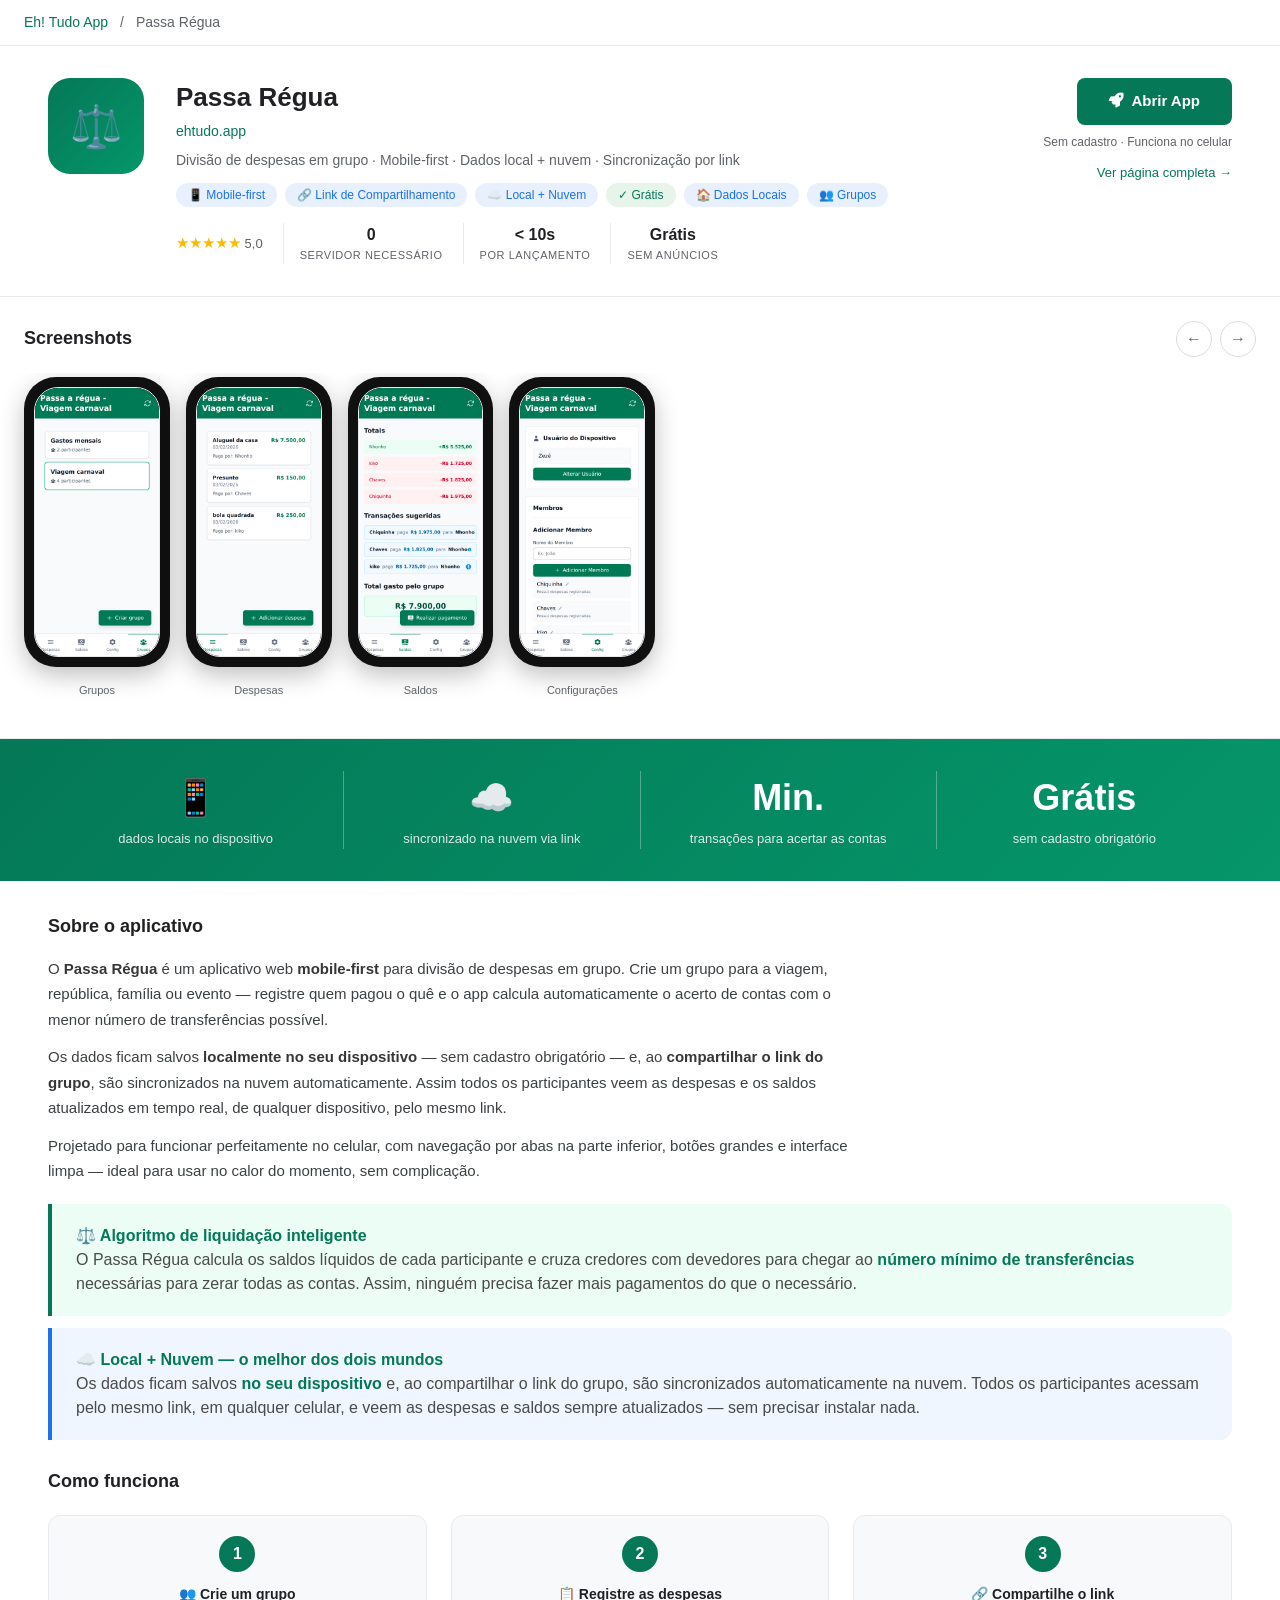
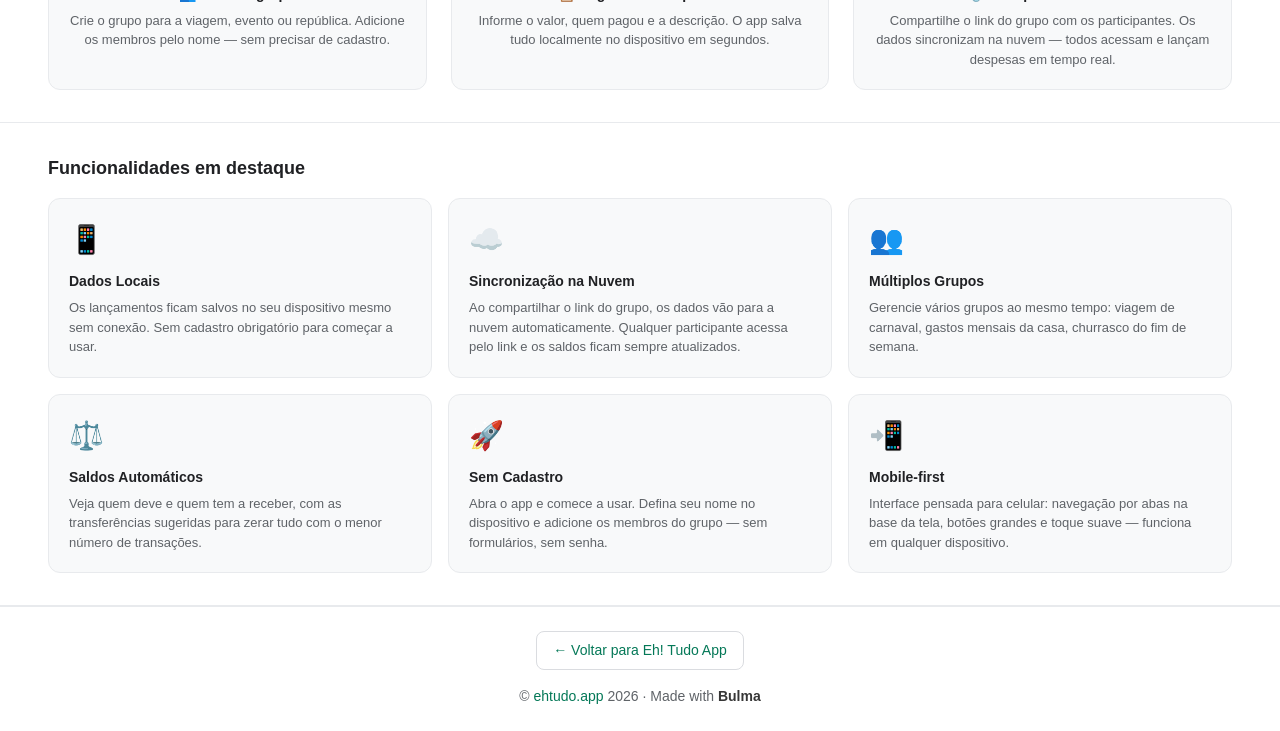
==== commit 3dd0c9f5: "passaregua.html: clarify local+cloud hybrid sync model via shared link Co-authored-by: edsonlcandido" ====
--- a/www/passaregua.html
+++ b/www/passaregua.html
@@ -3,7 +3,7 @@
     <head>
         <meta charset="utf-8">
         <meta name="viewport" content="width=device-width, initial-scale=1, shrink-to-fit=no">
-        <meta name="description" content="Passa Régua — Divida despesas em grupo. Mobile-first, lançamentos locais e sincronização entre dispositivos por link de compartilhamento.">
+        <meta name="description" content="Passa Régua — Divida despesas em grupo. Mobile-first, dados salvos local e na nuvem, sincronização entre dispositivos por link de compartilhamento.">
         <title>Passa Régua — Eh! Tudo App</title>
         <link rel="stylesheet" href="https://cdnjs.cloudflare.com/ajax/libs/font-awesome/5.15.4/css/all.min.css">
         <link href="css/bulma.min.css" rel="stylesheet">
@@ -123,10 +123,11 @@
         <div class="gp-info">
             <h1 class="gp-appname">Passa Régua</h1>
             <div class="gp-developer">ehtudo.app</div>
-            <div class="gp-tagline">Divisão de despesas em grupo · Mobile-first · Sincronização por link de compartilhamento</div>
+            <div class="gp-tagline">Divisão de despesas em grupo · Mobile-first · Dados local + nuvem · Sincronização por link</div>
             <div class="gp-badges">
                 <span class="gp-badge">📱 Mobile-first</span>
-                <span class="gp-badge">🔗 Compartilhamento por URL</span>
+                <span class="gp-badge">🔗 Link de Compartilhamento</span>
+                <span class="gp-badge">☁️ Local + Nuvem</span>
                 <span class="gp-badge green">✓ Grátis</span>
                 <span class="gp-badge">🏠 Dados Locais</span>
                 <span class="gp-badge">👥 Grupos</span>
@@ -198,12 +199,12 @@
     <!-- Metrics bar -->
     <div class="gp-metrics">
         <div class="gp-metric">
-            <div class="gp-metric-val">Local</div>
-            <div class="gp-metric-lbl">dados salvos no dispositivo</div>
+            <div class="gp-metric-val">📱</div>
+            <div class="gp-metric-lbl">dados locais no dispositivo</div>
         </div>
         <div class="gp-metric">
-            <div class="gp-metric-val">URL</div>
-            <div class="gp-metric-lbl">compartilhamento entre dispositivos</div>
+            <div class="gp-metric-val">☁️</div>
+            <div class="gp-metric-lbl">sincronizado na nuvem via link</div>
         </div>
         <div class="gp-metric">
             <div class="gp-metric-val">Min.</div>
@@ -220,13 +221,18 @@
         <div class="gp-section-title">Sobre o aplicativo</div>
         <div class="gp-description">
             <p>O <strong>Passa Régua</strong> é um aplicativo web <strong>mobile-first</strong> para divisão de despesas em grupo. Crie um grupo para a viagem, república, família ou evento — registre quem pagou o quê e o app calcula automaticamente o acerto de contas com o menor número de transferências possível.</p>
-            <p>Tudo roda <strong>localmente no seu dispositivo</strong>: sem cadastro, sem servidor, sem mensalidade. Para sincronizar com outras pessoas, basta <strong>compartilhar o link do grupo</strong> — quem receber o link terá acesso aos mesmos dados em tempo real.</p>
+            <p>Os dados ficam salvos <strong>localmente no seu dispositivo</strong> — sem cadastro obrigatório — e, ao <strong>compartilhar o link do grupo</strong>, são sincronizados na nuvem automaticamente. Assim todos os participantes veem as despesas e os saldos atualizados em tempo real, de qualquer dispositivo, pelo mesmo link.</p>
             <p>Projetado para funcionar perfeitamente no celular, com navegação por abas na parte inferior, botões grandes e interface limpa — ideal para usar no calor do momento, sem complicação.</p>
         </div>
 
         <div class="algo-callout">
             <strong>⚖️ Algoritmo de liquidação inteligente</strong><br>
             O Passa Régua calcula os saldos líquidos de cada participante e cruza credores com devedores para chegar ao <strong>número mínimo de transferências</strong> necessárias para zerar todas as contas. Assim, ninguém precisa fazer mais pagamentos do que o necessário.
+        </div>
+
+        <div class="algo-callout" style="margin-top:12px;background:#eff6ff;border-left-color:#1a73e8;">
+            <strong>☁️ Local + Nuvem — o melhor dos dois mundos</strong><br>
+            Os dados ficam salvos <strong>no seu dispositivo</strong> e, ao compartilhar o link do grupo, são sincronizados automaticamente na nuvem. Todos os participantes acessam pelo mesmo link, em qualquer celular, e veem as despesas e saldos sempre atualizados — sem precisar instalar nada.
         </div>
 
         <div class="gp-section-title" style="margin-top:28px;">Como funciona</div>
@@ -243,8 +249,8 @@
             </div>
             <div class="gp-step">
                 <div class="gp-step-num">3</div>
-                <div class="gp-step-title">🔗 Compartilhe e acerte</div>
-                <div class="gp-step-desc">Compartilhe o link do grupo com os participantes. O app mostra os saldos e as transferências sugeridas para zerar as contas.</div>
+                <div class="gp-step-title">🔗 Compartilhe o link</div>
+                <div class="gp-step-desc">Compartilhe o link do grupo com os participantes. Os dados sincronizam na nuvem — todos acessam e lançam despesas em tempo real.</div>
             </div>
         </div>
     </div>
@@ -255,18 +261,13 @@
         <div class="gp-feature-grid">
             <div class="gp-feature-card">
                 <div class="gp-feature-icon">📱</div>
-                <div class="gp-feature-title">Mobile-first</div>
-                <div class="gp-feature-desc">Interface pensada para celular: navegação por abas na base da tela, botões grandes e toque suave. Use com uma mão só.</div>
-            </div>
-            <div class="gp-feature-card">
-                <div class="gp-feature-icon">🏠</div>
                 <div class="gp-feature-title">Dados Locais</div>
-                <div class="gp-feature-desc">Todos os lançamentos ficam salvos no seu dispositivo. Sem servidor, sem nuvem obrigatória, sem mensalidade.</div>
-            </div>
-            <div class="gp-feature-card">
-                <div class="gp-feature-icon">🔗</div>
-                <div class="gp-feature-title">Sincronização por URL</div>
-                <div class="gp-feature-desc">Compartilhe o link do grupo com todos os participantes. Quem tiver o link acessa os dados e pode adicionar despesas.</div>
+                <div class="gp-feature-desc">Os lançamentos ficam salvos no seu dispositivo mesmo sem conexão. Sem cadastro obrigatório para começar a usar.</div>
+            </div>
+            <div class="gp-feature-card">
+                <div class="gp-feature-icon">☁️</div>
+                <div class="gp-feature-title">Sincronização na Nuvem</div>
+                <div class="gp-feature-desc">Ao compartilhar o link do grupo, os dados vão para a nuvem automaticamente. Qualquer participante acessa pelo link e os saldos ficam sempre atualizados.</div>
             </div>
             <div class="gp-feature-card">
                 <div class="gp-feature-icon">👥</div>
@@ -282,6 +283,11 @@
                 <div class="gp-feature-icon">🚀</div>
                 <div class="gp-feature-title">Sem Cadastro</div>
                 <div class="gp-feature-desc">Abra o app e comece a usar. Defina seu nome no dispositivo e adicione os membros do grupo — sem formulários, sem senha.</div>
+            </div>
+            <div class="gp-feature-card">
+                <div class="gp-feature-icon">📲</div>
+                <div class="gp-feature-title">Mobile-first</div>
+                <div class="gp-feature-desc">Interface pensada para celular: navegação por abas na base da tela, botões grandes e toque suave — funciona em qualquer dispositivo.</div>
             </div>
         </div>
     </div>
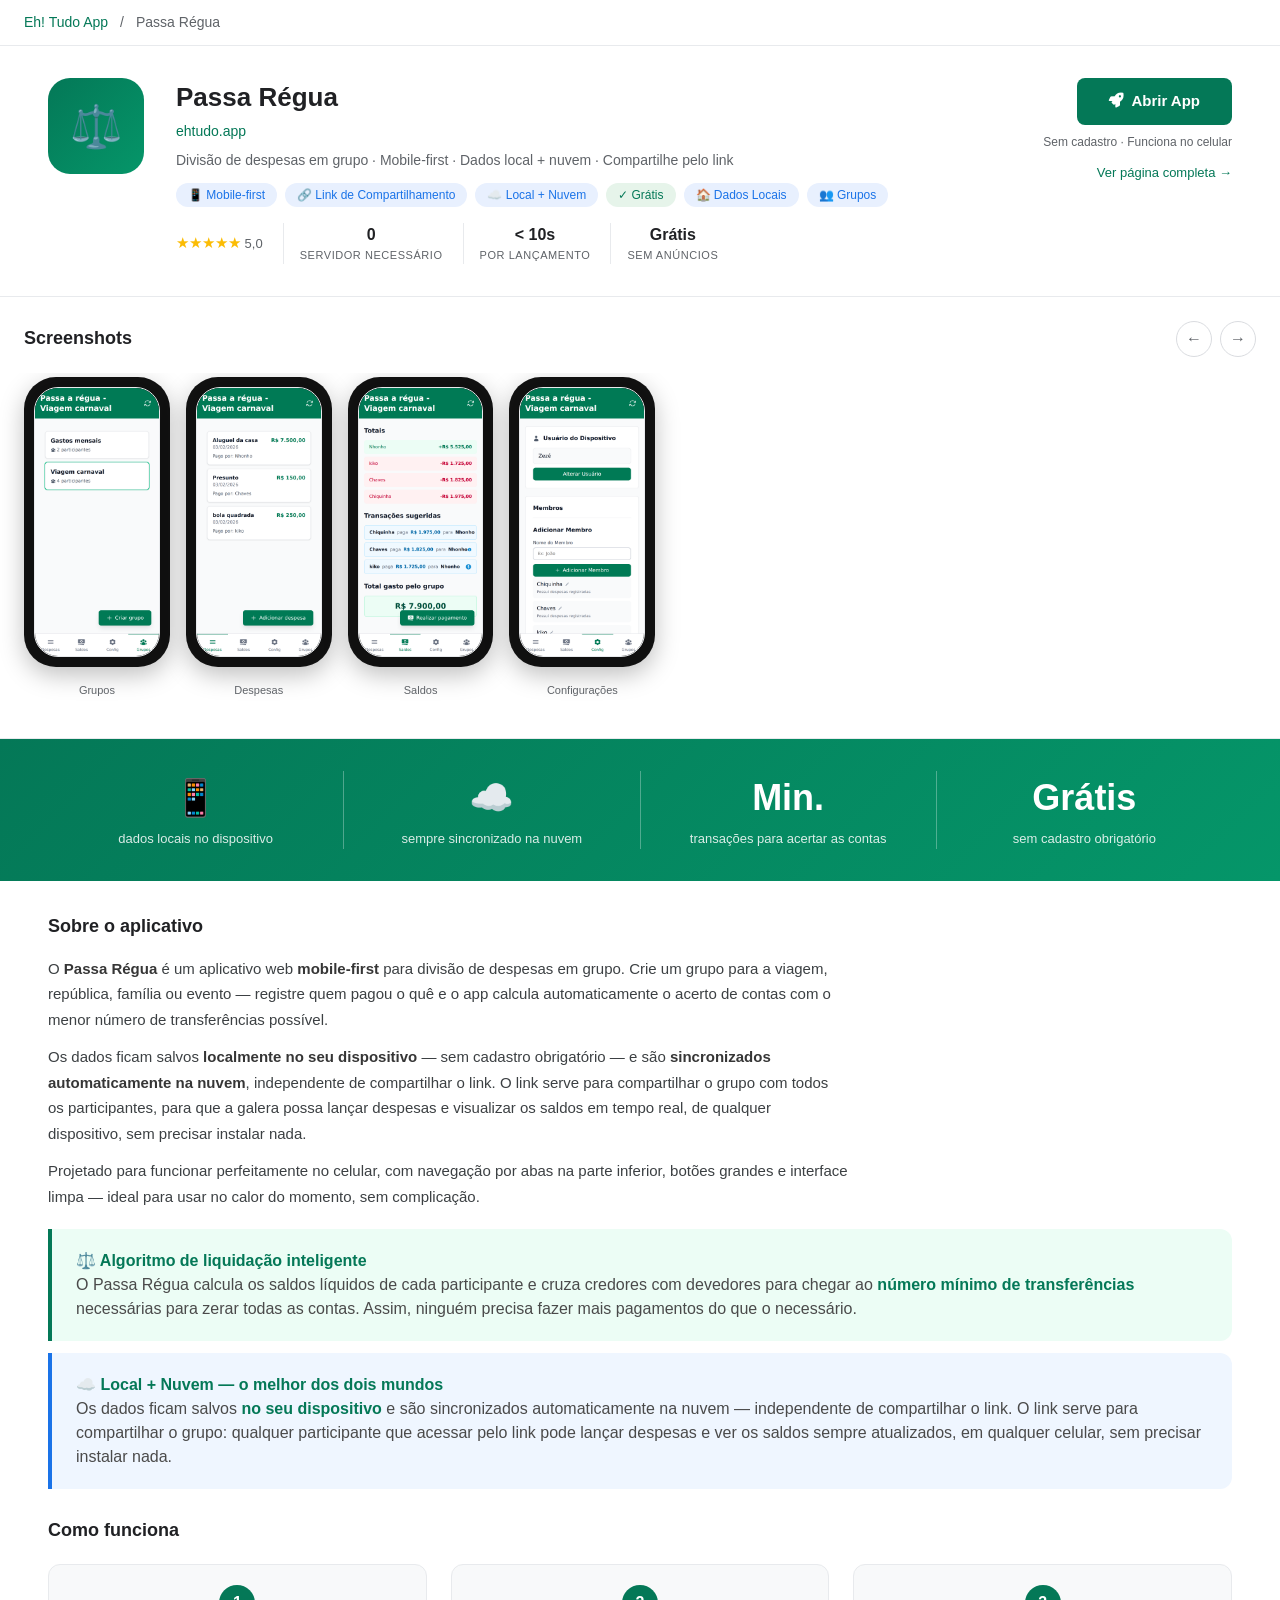
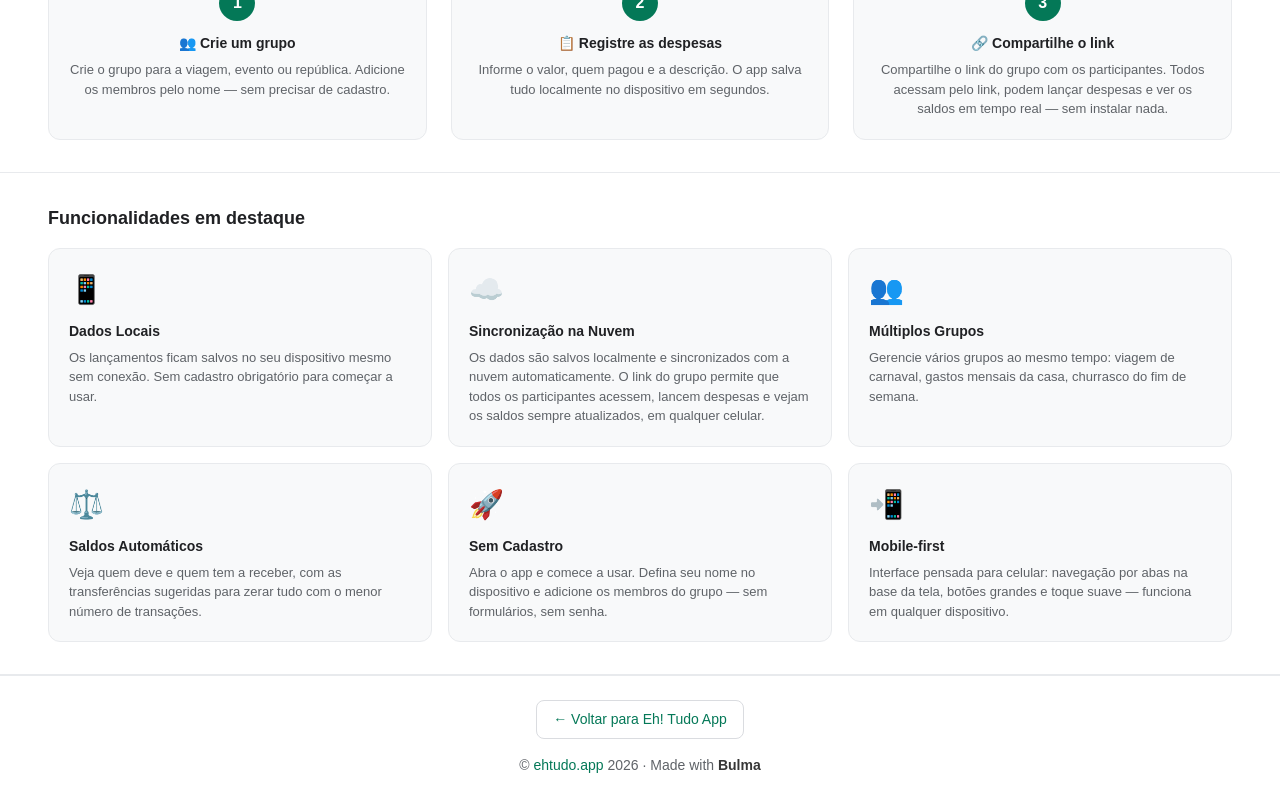
==== commit 9fbef503: "Fix pillars padding, planilha categories/server text, passaregua sync description Co-authored-by: ed" ====
--- a/www/passaregua.html
+++ b/www/passaregua.html
@@ -3,7 +3,7 @@
     <head>
         <meta charset="utf-8">
         <meta name="viewport" content="width=device-width, initial-scale=1, shrink-to-fit=no">
-        <meta name="description" content="Passa Régua — Divida despesas em grupo. Mobile-first, dados salvos local e na nuvem, sincronização entre dispositivos por link de compartilhamento.">
+        <meta name="description" content="Passa Régua — Divida despesas em grupo. Mobile-first, dados salvos local e sincronizados automaticamente na nuvem. Compartilhe o grupo pelo link para todos lançarem e verem os saldos.">
         <title>Passa Régua — Eh! Tudo App</title>
         <link rel="stylesheet" href="https://cdnjs.cloudflare.com/ajax/libs/font-awesome/5.15.4/css/all.min.css">
         <link href="css/bulma.min.css" rel="stylesheet">
@@ -123,7 +123,7 @@
         <div class="gp-info">
             <h1 class="gp-appname">Passa Régua</h1>
             <div class="gp-developer">ehtudo.app</div>
-            <div class="gp-tagline">Divisão de despesas em grupo · Mobile-first · Dados local + nuvem · Sincronização por link</div>
+            <div class="gp-tagline">Divisão de despesas em grupo · Mobile-first · Dados local + nuvem · Compartilhe pelo link</div>
             <div class="gp-badges">
                 <span class="gp-badge">📱 Mobile-first</span>
                 <span class="gp-badge">🔗 Link de Compartilhamento</span>
@@ -204,7 +204,7 @@
         </div>
         <div class="gp-metric">
             <div class="gp-metric-val">☁️</div>
-            <div class="gp-metric-lbl">sincronizado na nuvem via link</div>
+            <div class="gp-metric-lbl">sempre sincronizado na nuvem</div>
         </div>
         <div class="gp-metric">
             <div class="gp-metric-val">Min.</div>
@@ -221,7 +221,7 @@
         <div class="gp-section-title">Sobre o aplicativo</div>
         <div class="gp-description">
             <p>O <strong>Passa Régua</strong> é um aplicativo web <strong>mobile-first</strong> para divisão de despesas em grupo. Crie um grupo para a viagem, república, família ou evento — registre quem pagou o quê e o app calcula automaticamente o acerto de contas com o menor número de transferências possível.</p>
-            <p>Os dados ficam salvos <strong>localmente no seu dispositivo</strong> — sem cadastro obrigatório — e, ao <strong>compartilhar o link do grupo</strong>, são sincronizados na nuvem automaticamente. Assim todos os participantes veem as despesas e os saldos atualizados em tempo real, de qualquer dispositivo, pelo mesmo link.</p>
+            <p>Os dados ficam salvos <strong>localmente no seu dispositivo</strong> — sem cadastro obrigatório — e são <strong>sincronizados automaticamente na nuvem</strong>, independente de compartilhar o link. O link serve para compartilhar o grupo com todos os participantes, para que a galera possa lançar despesas e visualizar os saldos em tempo real, de qualquer dispositivo, sem precisar instalar nada.</p>
             <p>Projetado para funcionar perfeitamente no celular, com navegação por abas na parte inferior, botões grandes e interface limpa — ideal para usar no calor do momento, sem complicação.</p>
         </div>
 
@@ -232,7 +232,7 @@
 
         <div class="algo-callout" style="margin-top:12px;background:#eff6ff;border-left-color:#1a73e8;">
             <strong>☁️ Local + Nuvem — o melhor dos dois mundos</strong><br>
-            Os dados ficam salvos <strong>no seu dispositivo</strong> e, ao compartilhar o link do grupo, são sincronizados automaticamente na nuvem. Todos os participantes acessam pelo mesmo link, em qualquer celular, e veem as despesas e saldos sempre atualizados — sem precisar instalar nada.
+            Os dados ficam salvos <strong>no seu dispositivo</strong> e são sincronizados automaticamente na nuvem — independente de compartilhar o link. O link serve para compartilhar o grupo: qualquer participante que acessar pelo link pode lançar despesas e ver os saldos sempre atualizados, em qualquer celular, sem precisar instalar nada.
         </div>
 
         <div class="gp-section-title" style="margin-top:28px;">Como funciona</div>
@@ -250,7 +250,7 @@
             <div class="gp-step">
                 <div class="gp-step-num">3</div>
                 <div class="gp-step-title">🔗 Compartilhe o link</div>
-                <div class="gp-step-desc">Compartilhe o link do grupo com os participantes. Os dados sincronizam na nuvem — todos acessam e lançam despesas em tempo real.</div>
+                <div class="gp-step-desc">Compartilhe o link do grupo com os participantes. Todos acessam pelo link, podem lançar despesas e ver os saldos em tempo real — sem instalar nada.</div>
             </div>
         </div>
     </div>
@@ -267,7 +267,7 @@
             <div class="gp-feature-card">
                 <div class="gp-feature-icon">☁️</div>
                 <div class="gp-feature-title">Sincronização na Nuvem</div>
-                <div class="gp-feature-desc">Ao compartilhar o link do grupo, os dados vão para a nuvem automaticamente. Qualquer participante acessa pelo link e os saldos ficam sempre atualizados.</div>
+                <div class="gp-feature-desc">Os dados são salvos localmente e sincronizados com a nuvem automaticamente. O link do grupo permite que todos os participantes acessem, lancem despesas e vejam os saldos sempre atualizados, em qualquer celular.</div>
             </div>
             <div class="gp-feature-card">
                 <div class="gp-feature-icon">👥</div>
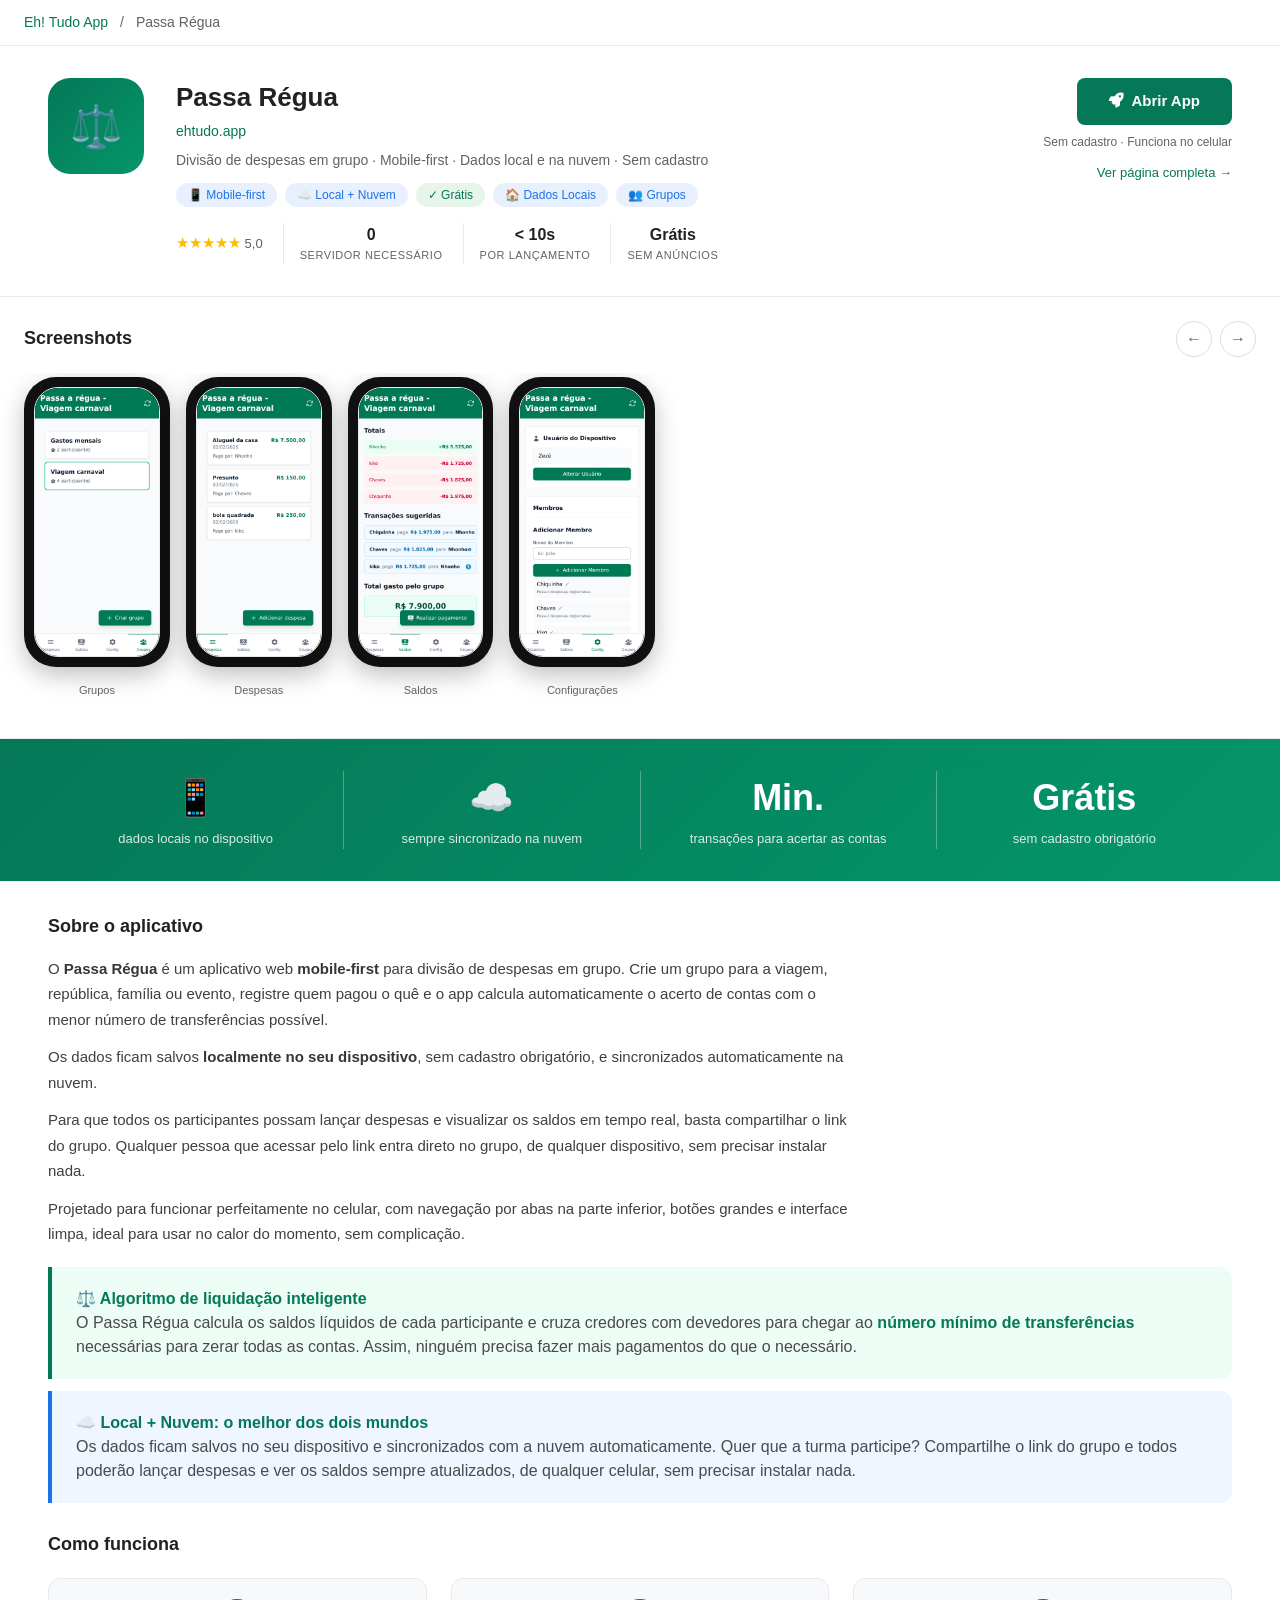
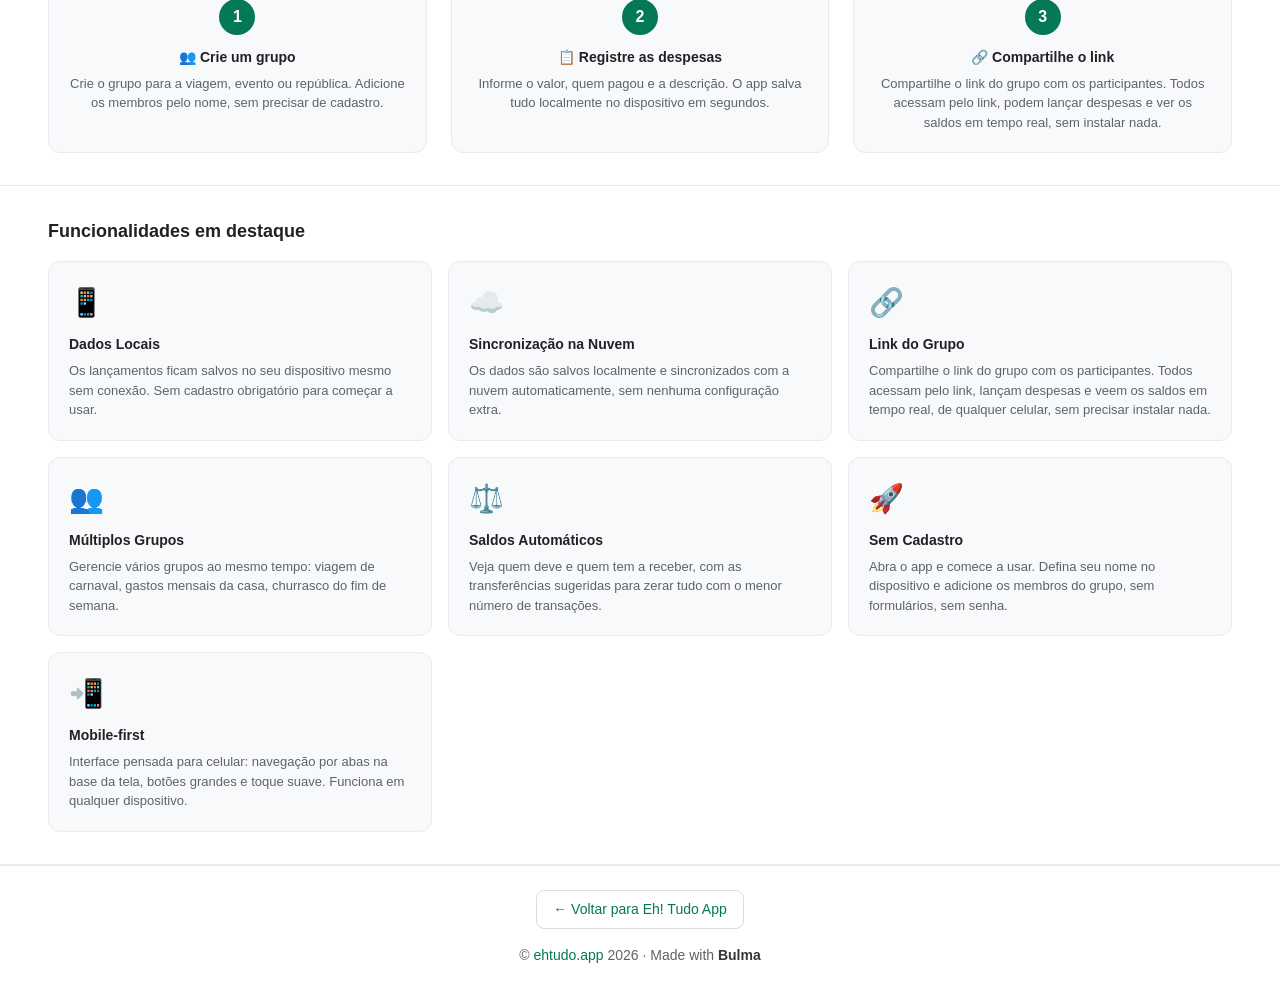
==== commit bb098ab8: "passaregua.html: remove mid-sentence em dashes and isolate link mention to group-sharing context Co-" ====
--- a/www/passaregua.html
+++ b/www/passaregua.html
@@ -3,7 +3,7 @@
     <head>
         <meta charset="utf-8">
         <meta name="viewport" content="width=device-width, initial-scale=1, shrink-to-fit=no">
-        <meta name="description" content="Passa Régua — Divida despesas em grupo. Mobile-first, dados salvos local e sincronizados automaticamente na nuvem. Compartilhe o grupo pelo link para todos lançarem e verem os saldos.">
+        <meta name="description" content="Passa Régua: divida despesas em grupo. Mobile-first, dados locais e sincronizados na nuvem. Compartilhe o link para que todos gerenciem o grupo juntos.">
         <title>Passa Régua — Eh! Tudo App</title>
         <link rel="stylesheet" href="https://cdnjs.cloudflare.com/ajax/libs/font-awesome/5.15.4/css/all.min.css">
         <link href="css/bulma.min.css" rel="stylesheet">
@@ -123,10 +123,9 @@
         <div class="gp-info">
             <h1 class="gp-appname">Passa Régua</h1>
             <div class="gp-developer">ehtudo.app</div>
-            <div class="gp-tagline">Divisão de despesas em grupo · Mobile-first · Dados local + nuvem · Compartilhe pelo link</div>
+            <div class="gp-tagline">Divisão de despesas em grupo · Mobile-first · Dados local e na nuvem · Sem cadastro</div>
             <div class="gp-badges">
                 <span class="gp-badge">📱 Mobile-first</span>
-                <span class="gp-badge">🔗 Link de Compartilhamento</span>
                 <span class="gp-badge">☁️ Local + Nuvem</span>
                 <span class="gp-badge green">✓ Grátis</span>
                 <span class="gp-badge">🏠 Dados Locais</span>
@@ -220,9 +219,10 @@
     <div class="gp-about">
         <div class="gp-section-title">Sobre o aplicativo</div>
         <div class="gp-description">
-            <p>O <strong>Passa Régua</strong> é um aplicativo web <strong>mobile-first</strong> para divisão de despesas em grupo. Crie um grupo para a viagem, república, família ou evento — registre quem pagou o quê e o app calcula automaticamente o acerto de contas com o menor número de transferências possível.</p>
-            <p>Os dados ficam salvos <strong>localmente no seu dispositivo</strong> — sem cadastro obrigatório — e são <strong>sincronizados automaticamente na nuvem</strong>, independente de compartilhar o link. O link serve para compartilhar o grupo com todos os participantes, para que a galera possa lançar despesas e visualizar os saldos em tempo real, de qualquer dispositivo, sem precisar instalar nada.</p>
-            <p>Projetado para funcionar perfeitamente no celular, com navegação por abas na parte inferior, botões grandes e interface limpa — ideal para usar no calor do momento, sem complicação.</p>
+            <p>O <strong>Passa Régua</strong> é um aplicativo web <strong>mobile-first</strong> para divisão de despesas em grupo. Crie um grupo para a viagem, república, família ou evento, registre quem pagou o quê e o app calcula automaticamente o acerto de contas com o menor número de transferências possível.</p>
+            <p>Os dados ficam salvos <strong>localmente no seu dispositivo</strong>, sem cadastro obrigatório, e sincronizados automaticamente na nuvem.</p>
+            <p>Para que todos os participantes possam lançar despesas e visualizar os saldos em tempo real, basta compartilhar o link do grupo. Qualquer pessoa que acessar pelo link entra direto no grupo, de qualquer dispositivo, sem precisar instalar nada.</p>
+            <p>Projetado para funcionar perfeitamente no celular, com navegação por abas na parte inferior, botões grandes e interface limpa, ideal para usar no calor do momento, sem complicação.</p>
         </div>
 
         <div class="algo-callout">
@@ -231,8 +231,8 @@
         </div>
 
         <div class="algo-callout" style="margin-top:12px;background:#eff6ff;border-left-color:#1a73e8;">
-            <strong>☁️ Local + Nuvem — o melhor dos dois mundos</strong><br>
-            Os dados ficam salvos <strong>no seu dispositivo</strong> e são sincronizados automaticamente na nuvem — independente de compartilhar o link. O link serve para compartilhar o grupo: qualquer participante que acessar pelo link pode lançar despesas e ver os saldos sempre atualizados, em qualquer celular, sem precisar instalar nada.
+            <strong>☁️ Local + Nuvem: o melhor dos dois mundos</strong><br>
+            Os dados ficam salvos no seu dispositivo e sincronizados com a nuvem automaticamente. Quer que a turma participe? Compartilhe o link do grupo e todos poderão lançar despesas e ver os saldos sempre atualizados, de qualquer celular, sem precisar instalar nada.
         </div>
 
         <div class="gp-section-title" style="margin-top:28px;">Como funciona</div>
@@ -240,7 +240,7 @@
             <div class="gp-step">
                 <div class="gp-step-num">1</div>
                 <div class="gp-step-title">👥 Crie um grupo</div>
-                <div class="gp-step-desc">Crie o grupo para a viagem, evento ou república. Adicione os membros pelo nome — sem precisar de cadastro.</div>
+                <div class="gp-step-desc">Crie o grupo para a viagem, evento ou república. Adicione os membros pelo nome, sem precisar de cadastro.</div>
             </div>
             <div class="gp-step">
                 <div class="gp-step-num">2</div>
@@ -250,7 +250,7 @@
             <div class="gp-step">
                 <div class="gp-step-num">3</div>
                 <div class="gp-step-title">🔗 Compartilhe o link</div>
-                <div class="gp-step-desc">Compartilhe o link do grupo com os participantes. Todos acessam pelo link, podem lançar despesas e ver os saldos em tempo real — sem instalar nada.</div>
+                <div class="gp-step-desc">Compartilhe o link do grupo com os participantes. Todos acessam pelo link, podem lançar despesas e ver os saldos em tempo real, sem instalar nada.</div>
             </div>
         </div>
     </div>
@@ -267,7 +267,12 @@
             <div class="gp-feature-card">
                 <div class="gp-feature-icon">☁️</div>
                 <div class="gp-feature-title">Sincronização na Nuvem</div>
-                <div class="gp-feature-desc">Os dados são salvos localmente e sincronizados com a nuvem automaticamente. O link do grupo permite que todos os participantes acessem, lancem despesas e vejam os saldos sempre atualizados, em qualquer celular.</div>
+                <div class="gp-feature-desc">Os dados são salvos localmente e sincronizados com a nuvem automaticamente, sem nenhuma configuração extra.</div>
+            </div>
+            <div class="gp-feature-card">
+                <div class="gp-feature-icon">🔗</div>
+                <div class="gp-feature-title">Link do Grupo</div>
+                <div class="gp-feature-desc">Compartilhe o link do grupo com os participantes. Todos acessam pelo link, lançam despesas e veem os saldos em tempo real, de qualquer celular, sem precisar instalar nada.</div>
             </div>
             <div class="gp-feature-card">
                 <div class="gp-feature-icon">👥</div>
@@ -282,12 +287,12 @@
             <div class="gp-feature-card">
                 <div class="gp-feature-icon">🚀</div>
                 <div class="gp-feature-title">Sem Cadastro</div>
-                <div class="gp-feature-desc">Abra o app e comece a usar. Defina seu nome no dispositivo e adicione os membros do grupo — sem formulários, sem senha.</div>
+                <div class="gp-feature-desc">Abra o app e comece a usar. Defina seu nome no dispositivo e adicione os membros do grupo, sem formulários, sem senha.</div>
             </div>
             <div class="gp-feature-card">
                 <div class="gp-feature-icon">📲</div>
                 <div class="gp-feature-title">Mobile-first</div>
-                <div class="gp-feature-desc">Interface pensada para celular: navegação por abas na base da tela, botões grandes e toque suave — funciona em qualquer dispositivo.</div>
+                <div class="gp-feature-desc">Interface pensada para celular: navegação por abas na base da tela, botões grandes e toque suave. Funciona em qualquer dispositivo.</div>
             </div>
         </div>
     </div>
